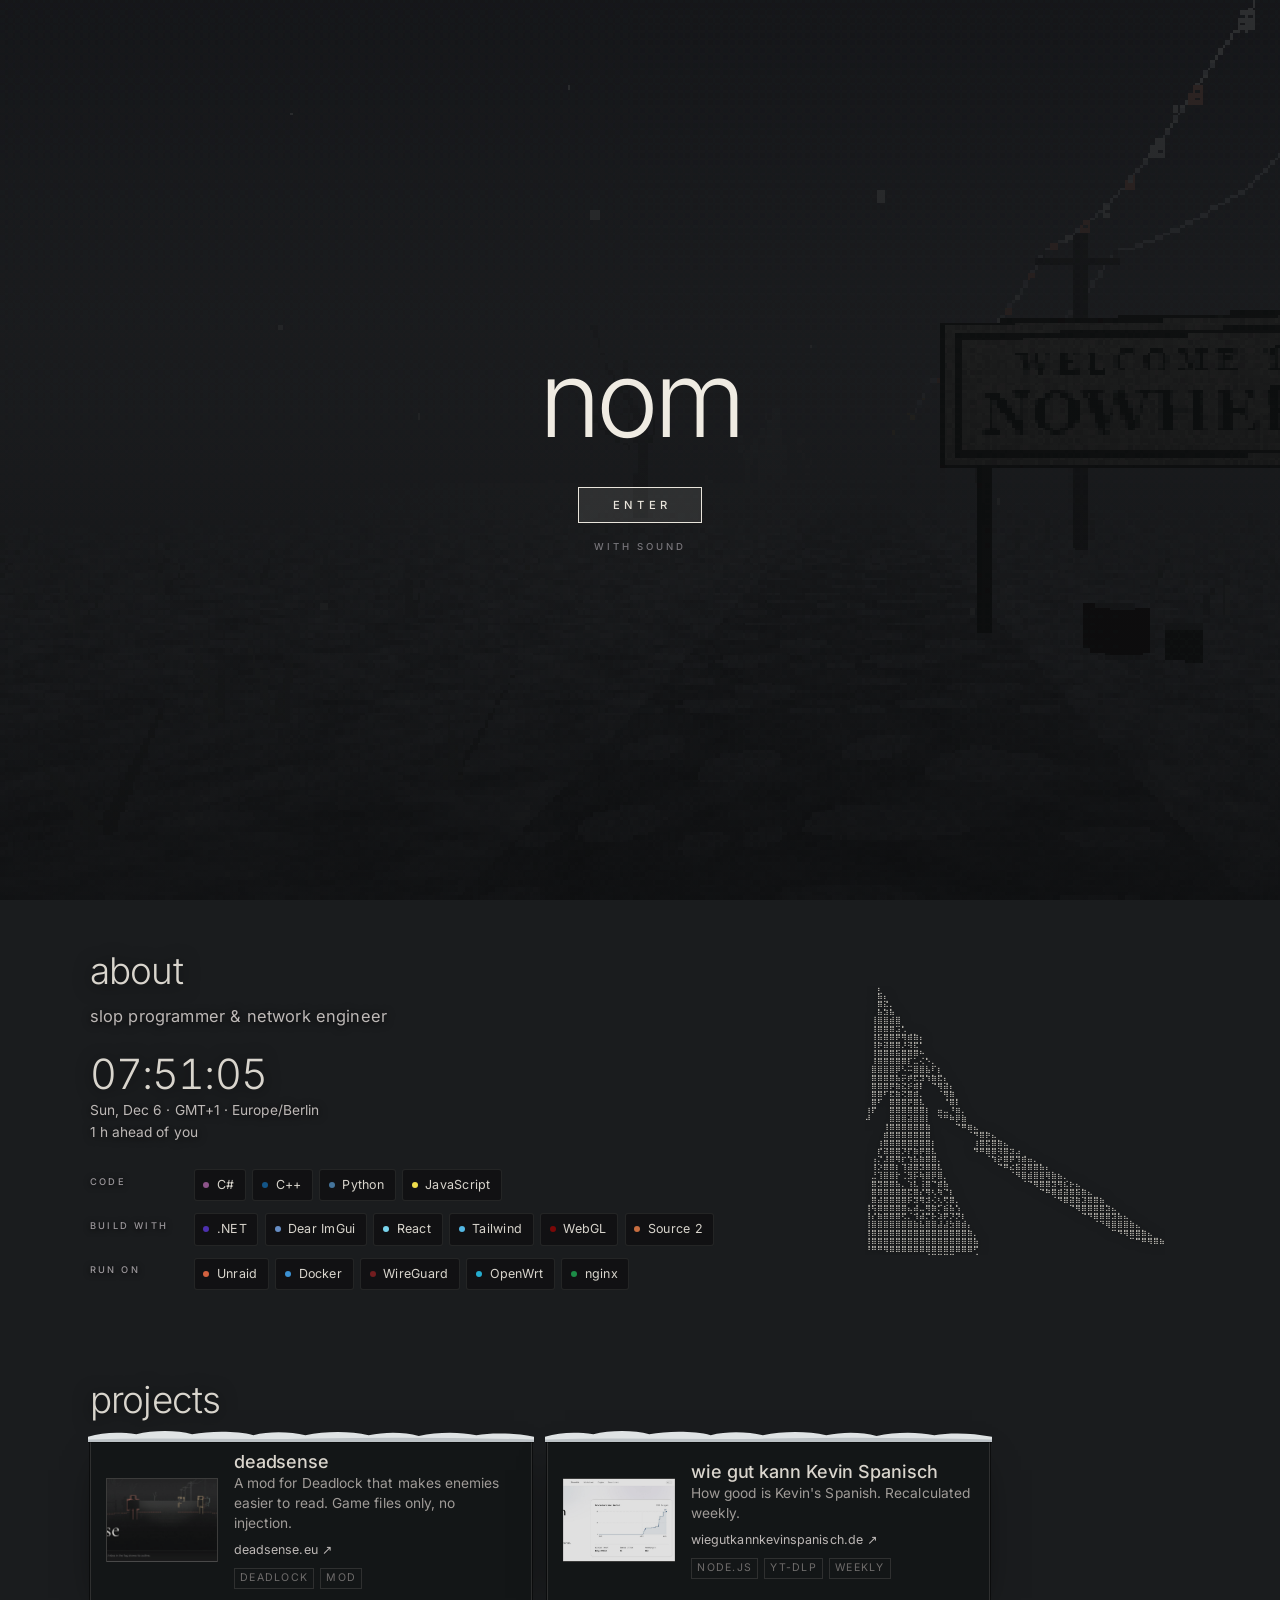
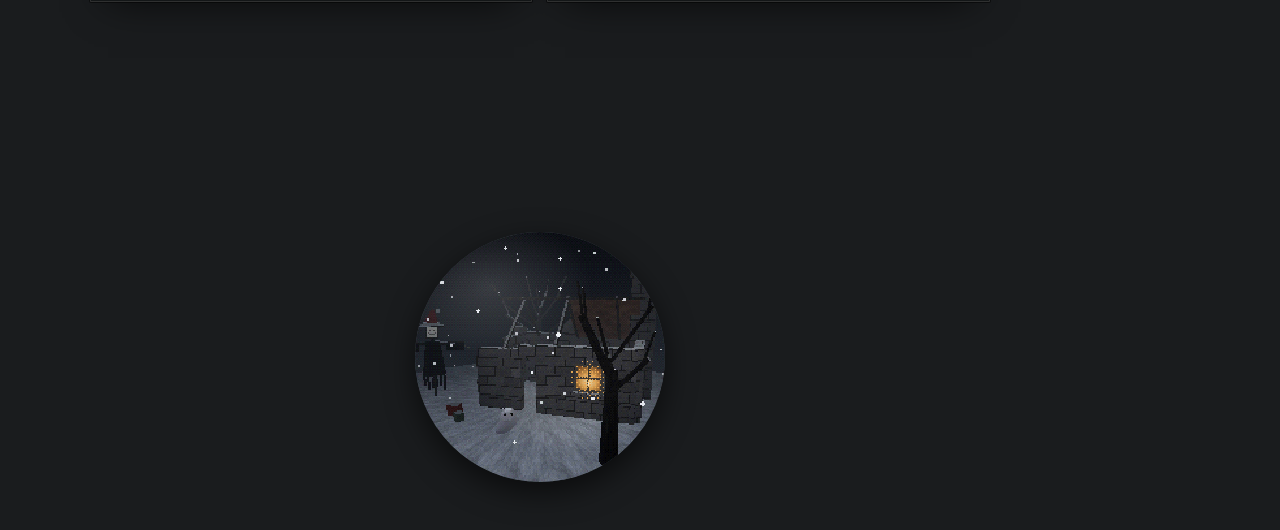
==== index.html @ 2f1acfd1 "the road into town" ====
<!doctype html>
<html lang="en" data-fog-season="fog" data-fog-noise="on" data-fog-world="fog">
<head>
<meta charset="utf-8">
<meta name="viewport" content="width=device-width, initial-scale=1">
<title>nom</title>
<meta name="description" content="deadsense and wie gut kann Kevin Spanisch.">
<meta name="color-scheme" content="dark">
<meta name="theme-color" content="#1a1c1e">
<meta property="og:title" content="nom">
<meta property="og:type" content="website">
<meta property="og:url" content="https://kokskatzen.de/">
<link rel="icon" href="data:image/svg+xml,%3Csvg xmlns='http://www.w3.org/2000/svg' viewBox='0 0 32 32'%3E%3Crect width='32' height='32' fill='%231a1c1e'/%3E%3Cpath d='M6 27V9l6.5 5.5h7L26 9v18z' fill='%23bdb8b6'/%3E%3Crect x='22' y='22' width='6' height='6' fill='%23b5121b'/%3E%3C/svg%3E">
<link rel="preload" as="font" type="font/woff2" href="fog/fonts/sans.woff2" crossorigin>
<link rel="stylesheet" href="fog/fog.css?v=6">
<!-- THE SWITCH for the December edition on this site: "auto" (1 to 26 December), "on" or "off".
     Per device: add ?season=xmas / ?season=fog / ?season=auto -->
<script>window.FOG = { site: "landing", season: "on", options: false };</script>
<script src="fog/fog.js?v=1"></script>
<style>
/* landing page — the road into town. Kit: fog/fog.css. This sheet is layout only. */
html{ scroll-behavior:smooth; background:#1a1c1e; }
html[data-fog-noise="off"]{ scroll-behavior:auto; }
body.fg-root{ min-height:100vh; overflow-x:hidden; background:transparent; }
.fg-backdrop{ z-index:-1; }
/* the still stays underneath until the live scene has drawn */
.fg-scene{ background-image:url(stills/road.png); }
html[data-fog-season="xmas"] .fg-scene{ background-image:url(stills/road-xmas.png); }

.skip{ position:absolute; left:-999px; } .skip:focus{ left:12px; top:12px; z-index:99; background:#000; padding:.4em .8em; }

/* ------------------------------------------------------------ top bar */
.top{ position:fixed; z-index:40; inset:0 0 auto 0; display:flex; align-items:center; justify-content:space-between; gap:1rem;
  padding:.75rem clamp(1rem,4vw,3rem); background:linear-gradient(180deg, rgba(10,11,12,.72), rgba(10,11,12,0)); }
.top .brand{ font-family:var(--fg-serif); font-weight:500; font-size:1.45rem; letter-spacing:.03em; color:var(--fg-fog-3); text-decoration:none; }
.top nav{ display:flex; gap:clamp(.9rem,2.4vw,1.8rem); }
.top nav a{ font-family:var(--fg-sans); font-weight:500; font-size:.68rem; letter-spacing:.24em; text-transform:uppercase; color:var(--fg-fog-3); text-shadow:0 1px 6px rgba(0,0,0,.8); }

main{ position:relative; }
section{ position:relative; min-height:100vh; min-height:100svh; padding:6.5rem clamp(1.1rem,7vw,6.5rem) 5rem; display:flex; flex-direction:column; justify-content:center; }
.col{ width:min(100%,560px); }
.wide{ width:min(100%,1040px); }
h2{ font-weight:300 !important; font-size:clamp(2.6rem,6vw,4rem); text-transform:lowercase; margin:0 0 1.4rem !important; text-shadow:0 2px 18px rgba(0,0,0,.65); }
h2 small{ display:block; margin-bottom:.5rem; }

/* sections come out of the fog, once */
.js .emerge{ opacity:0; filter:blur(7px); transform:translateY(10px); transition:opacity 1.1s ease, filter 1.1s ease, transform 1.1s ease; }
.js .emerge.in{ opacity:1; filter:none; transform:none; }
html[data-fog-noise="off"] .emerge,html[data-fog-noise="low"] .emerge{ opacity:1 !important; filter:none !important; transform:none !important; transition:none !important; }

/* -------------------------------------------------------- title screen */
#home{ justify-content:flex-end; padding-bottom:clamp(3.5rem,10vh,7rem); }
#home::before{ content:""; position:absolute; inset:0; pointer-events:none; background:radial-gradient(62% 36% at 12% 63%, rgba(10,11,12,.6), transparent 100%); }
#home > *{ position:relative; }
.kicker{ margin:0; color:var(--fg-fog-3); font-weight:500; font-size:.66rem; letter-spacing:.42em; text-transform:uppercase; text-shadow:0 1px 8px #000; }
h1{ font-weight:300 !important; font-size:clamp(3.6rem,12.5vw,8.4rem); letter-spacing:-.01em !important; line-height:.95 !important; color:#efebe2 !important; text-shadow:0 2px 26px rgba(0,0,0,.7); margin:.05em 0 .12em -.04em !important; }
.epigraph{ margin:0 0 1.7rem; font-family:var(--fg-serif); font-style:italic; font-size:1.5rem; color:var(--fg-fog-3); text-shadow:0 1px 10px #000; }
.menu{ list-style:none; margin:0; padding:0; display:grid; gap:.1rem; justify-items:start; }
.menu a{ display:inline-block; padding:.12em .1em; font-size:1.75rem; font-weight:400; letter-spacing:.02em; color:#d2cec6; text-shadow:0 1px 10px #000; }
.menu a small{ font-family:var(--fg-memo); font-size:.7rem; letter-spacing:.14em; color:var(--fg-fog-2); margin-left:.9em; text-transform:uppercase; }
.meta{ margin:1.8rem 0 0; display:flex; gap:.9em; align-items:center; font-weight:500; font-size:.66rem; letter-spacing:.28em; text-transform:uppercase; color:var(--fg-fog-3); text-shadow:0 1px 8px #000; }
.meta i{ width:.55em; height:.55em; background:var(--fg-fog-2); display:inline-block; }

/* --------------------------------------------------------------- about */
.who{ display:flex; gap:1.1rem; align-items:center; }
.who .pfp{ flex:none; width:64px; height:64px; background:var(--fg-void); border:1px solid var(--fg-line-strong); display:grid; place-items:center; }
.who .pfp svg{ width:44px; height:44px; }
.who .t{ font-family:var(--fg-serif); font-size:1.8rem; line-height:1.2; }
.who .s{ font-size:.9rem; color:var(--fg-dim); }
.who .s a{ color:var(--fg-fog-3); }
.stack{ display:grid; gap:1rem; }
/* the Wood Side clock: Henry, Mildred and Scott */
.clockcard{ display:flex; gap:1.3rem; align-items:center; }
.clock{ flex:none; width:118px; height:118px; }
.clock .face{ fill:#0c0d0e; stroke:#5a5c5b; stroke-width:1.5; }
.clock .rim{ fill:none; stroke:#2c2f30; stroke-width:5; }
.clock .tick{ stroke:#8a8782; stroke-width:1.4; }
.clock .h{ stroke:#d9d5cd; stroke-width:3.4; stroke-linecap:square; }
.clock .m{ stroke:#d9d5cd; stroke-width:2.2; stroke-linecap:square; }
.clock .sec{ stroke:var(--fg-pen); stroke-width:1; }
.clock text{ font:italic 6.5px var(--fg-serif); fill:#77757a; text-anchor:middle; }
.clockcard .t{ font-family:var(--fg-sans); font-weight:300; font-size:1.9rem; line-height:1.15; letter-spacing:.04em; font-variant-numeric:tabular-nums; }
.clockcard .s{ font-size:.86rem; color:var(--fg-dim); }
.clockcard .hands{ margin-top:.5rem; font-family:var(--fg-serif); font-style:italic; font-size:1.1rem; color:var(--fg-faint); }
.inv h3{ font-size:1.05rem !important; letter-spacing:.2em !important; text-transform:uppercase; color:var(--fg-dim) !important; font-family:var(--fg-memo) !important; font-size:.72rem !important; margin:0 0 .8rem !important; }

/* ------------------------------------------------------------ projects */
.town{ display:grid; grid-template-columns:minmax(0,1.08fr) minmax(0,1fr); gap:1.3rem; align-items:start; }
.map{ padding:.7rem .7rem .5rem; transform:rotate(-.5deg); }
.map svg{ display:block; width:100%; height:auto; }
.map .ink{ fill:none; stroke:#2a2722; stroke-linecap:round; stroke-linejoin:round; }
.map .road{ stroke-width:5; stroke:#3b372f; } .map .road2{ stroke-width:1.2; stroke:#cdc6b1; stroke-dasharray:5 5; }
.map .lane{ stroke-width:2.2; }
.map .water{ fill:#aeb0a4; stroke:#2a2722; stroke-width:1.2; }
.map .thin{ stroke-width:1; } .map .fillink{ fill:#2a2722; }
.map text{ font-family:var(--fg-memo); font-size:13px; fill:#2a2722; }
.map text.sm{ font-size:9.5px; letter-spacing:.12em; }
.map text.pen{ font-family:var(--fg-serif); font-style:italic; font-size:17px; fill:var(--fg-pen); }
.map a{ cursor:pointer; outline:none; }
.map a text{ font-weight:700; font-size:14px; }
.map .ring{ fill:none; stroke:var(--fg-pen); stroke-width:2.4; stroke-linecap:round; stroke-dasharray:1; stroke-dashoffset:1; transition:stroke-dashoffset .4s ease-out; }
.map a:hover .ring,.map a:focus-visible .ring,.map a.is-marked .ring{ stroke-dashoffset:0; }
html[data-fog-noise="off"] .map .ring{ transition:none; }
.map .tick{ fill:none; stroke:var(--fg-pen); stroke-width:2.4; stroke-linecap:round; display:none; }
.map a.is-visited .tick{ display:block; }
.map figcaption{ margin-top:.3rem; font-size:.7rem; letter-spacing:.16em; text-transform:uppercase; color:#5a5446; text-align:right; }
.places{ display:grid; gap:.9rem; }
.proj{ display:grid !important; grid-template-columns:112px 1fr; gap:1rem; align-items:center; padding:.8rem .95rem !important; }
.proj .shot{ width:112px; height:84px; background:#000 center/cover no-repeat; border:1px solid var(--fg-line-strong); filter:grayscale(.6) contrast(.95) brightness(.9); transition:filter .25s; }
.proj:hover .shot,.proj:focus-visible .shot{ filter:none; }
.proj h3{ font-size:1.7rem; margin:0 0 .15rem !important; }
.proj p{ margin:0 0 .4rem; font-size:.86rem; line-height:1.45; color:var(--fg-dim); }
.proj .url{ font-size:.78rem; color:var(--fg-fog-3); word-break:break-all; }
.proj .tags{ display:flex; flex-wrap:wrap; gap:.35rem; margin-top:.45rem; }
.proj .tags span{ font-size:.66rem; letter-spacing:.12em; text-transform:uppercase; color:var(--fg-faint); border:1px solid var(--fg-line); padding:.1em .5em; }
.proj.is-visited h3::after{ content:""; display:inline-block; width:.8em; height:.8em; margin-left:.4em; background:var(--fg-pen-tick) center/contain no-repeat; }

/* ---------------------------------------------------------------- mail */
#letter{ min-height:78vh; }
.letter{ width:min(100%,470px); padding:1.6rem 1.7rem 1.4rem; transform:rotate(.6deg); }
.letter p{ margin:0 0 .9rem; font-size:1.15rem; line-height:1.5; }
.letter .hand{ font-family:var(--fg-serif); font-style:italic; font-size:1.8rem; line-height:1.4; }
.letter .fg-btn{ margin-top:.3rem; }
.links{ margin-top:1.6rem; display:flex; gap:.7rem; flex-wrap:wrap; }

/* ------------------------------------------------------------ December */
#december{ min-height:auto; padding-top:2rem; padding-bottom:3rem; }
.dec{ display:grid; grid-template-columns:minmax(0,1.25fr) minmax(0,.75fr); gap:1.3rem; align-items:center; }
.keybox{ padding:1.1rem 1.1rem 1.2rem; background:#231d18; border:1px solid #4a3d30; box-shadow:inset 0 0 0 4px #17130f, inset 0 0 40px rgba(0,0,0,.7), 0 14px 40px -18px #000; }
.keybox h3{ font-family:var(--fg-memo) !important; font-size:.72rem !important; letter-spacing:.2em !important; text-transform:uppercase; color:#b9a98c !important; margin:0 0 .9rem !important; }
.hooks{ display:grid; grid-template-columns:repeat(6,1fr); gap:.5rem .4rem; }
.hook{ position:relative; display:grid; justify-items:center; gap:.1rem; padding:.25rem 0 .3rem; font:inherit; color:#b9a98c; background:none; border:0; cursor:pointer; }
.hook b{ font-family:var(--fg-memo); font-size:.72rem; font-weight:400; letter-spacing:.06em; }
.hook svg{ width:22px; height:34px; }
.hook .key{ fill:var(--fg-brass); } .hook .nail{ fill:#6b6258; }
.hook.is-locked{ color:#6d6152; } .hook.is-locked .key{ fill:#3a322a; }
.hook.is-taken .key{ display:none; }
.hook.is-taken b{ color:var(--fg-pen); text-decoration:line-through; }
.hook:hover b,.hook:focus-visible b{ color:#f1ede4; } .hook:focus-visible{ outline:1px dashed var(--fg-pen); outline-offset:2px; }
.globe{ justify-self:center; text-align:center; }
.globe .glass{ position:relative; width:min(62vw,250px); aspect-ratio:1; border-radius:50%; overflow:hidden; background:#10151a; box-shadow:inset 0 0 0 2px rgba(210,225,235,.25), inset 12px 16px 40px rgba(255,255,255,.08), inset -14px -18px 40px rgba(0,0,0,.55), 0 10px 30px rgba(0,0,0,.6); }
.globe .glass canvas{ position:absolute; inset:0; width:100%; height:100%; image-rendering:pixelated; }
.globe .glass::after{ content:""; position:absolute; inset:0; border-radius:50%; background:radial-gradient(60% 40% at 30% 22%, rgba(255,255,255,.16), transparent 70%); pointer-events:none; }
.globe .base{ width:72%; height:38px; margin:-10px auto 0; background:#2b2119; border:1px solid #57442f; box-shadow:inset 0 0 0 3px #1c1510; position:relative; z-index:1; }
.globe .fg-label{ display:block; margin-top:.6rem; color:var(--fg-fog-2); }
.note{ width:min(92vw,430px); padding:1.6rem 1.6rem 1.2rem; border:0; }
.note::backdrop{ background:rgba(8,9,10,.72); }
.note p{ margin:0 0 1rem; font-size:1.3rem; line-height:1.4; }
.note cite{ display:block; font-family:var(--fg-sans); font-style:normal; font-size:.7rem; letter-spacing:.08em; color:#5a5446; margin-bottom:1rem; }

footer{ padding:1.5rem clamp(1.1rem,7vw,6.5rem) 2.2rem; font-size:.74rem; line-height:1.7; color:var(--fg-fog-2); background:linear-gradient(0deg, rgba(10,11,12,.94) 60%, transparent); text-shadow:0 1px 4px #000; }
footer a{ color:var(--fg-fog-3); }
footer .fg-link{ font-family:var(--fg-sans); font-weight:500; font-size:.64rem; letter-spacing:.22em; text-transform:uppercase; }
footer p{ margin:.2rem 0; max-width:64ch; }

@media (max-width:860px){
  .town,.dec{ grid-template-columns:1fr; }
  .top .brand{ display:none; } .top{ justify-content:center; }
  section{ padding-top:5rem; }
  .clock{ width:96px; height:96px; }
}
@media (max-width:480px){
  .proj{ grid-template-columns:84px 1fr; } .proj .shot{ width:84px; height:66px; }
  .menu a{ font-size:1.3rem; }
  .hooks{ grid-template-columns:repeat(6,1fr); gap:.35rem .1rem; }
}

/* ---- sleek pass (14.11.2026): one sans, no red underlines, short page ---- */
:root{ --fg-serif:var(--fg-sans); }
.fg-root .fg-link{ background:none; padding-bottom:0; font-weight:400; transition:color .18s; }
.top{ justify-content:space-between; }
.top nav a{ color:var(--fg-fog-2); }
.top nav a:hover,.top nav a[aria-current]{ color:#fff; }
section{ min-height:0; padding:3.2rem clamp(1.1rem,7vw,6.5rem) 2.4rem; }
#home{ min-height:100vh; min-height:100svh; }
#projects{ padding-bottom:22vh; }
.kicker{ font-size:.62rem; }
h1{ font-weight:300 !important; font-size:clamp(3rem,10vw,6.6rem); letter-spacing:-.045em !important; line-height:1 !important; margin:.08em 0 .2em -.05em !important; }
h2{ font-weight:300 !important; font-size:clamp(1.7rem,3.6vw,2.3rem); letter-spacing:-.02em !important; margin:0 0 1.1rem !important; }
.epigraph{ font-style:normal; font-weight:300; font-size:.98rem; letter-spacing:.01em; color:var(--fg-fog-2); margin-bottom:2rem; }
.menu{ gap:.35rem; }
.menu a{ font-size:1.05rem; font-weight:400; letter-spacing:.01em; padding:.1em 0; color:#cfcbc4; }
.menu a:hover,.menu a:focus-visible{ color:#fff; }
.clockcard .hands{ font-style:normal; font-size:.66rem; font-weight:500; letter-spacing:.2em; text-transform:uppercase; }
.clock text{ font:500 5px var(--fg-sans); letter-spacing:.18em; text-transform:uppercase; }
.clock .sec{ stroke:#9a969a; }
.wide{ width:min(100%,900px); }
.town{ display:block; }
.places{ grid-template-columns:1fr 1fr; }
.proj h3{ font-size:1.12rem; font-weight:500; letter-spacing:-.005em; }
.js .emerge{ filter:none; transform:none; transition:opacity .5s ease; }
.js .emerge.in{ opacity:1; }
@media (max-width:860px){ .places{ grid-template-columns:1fr; } .top{ justify-content:center; } }
/* ---- leaner (14.11.2026): time as one line, stack without a frame ---- */
h1{ margin-bottom:.35em !important; }
.clockcard{ background:none; border:0; box-shadow:none; padding:0; display:block; }
html[data-fog-season="xmas"] .clockcard::before{ display:none; }
.clockcard .t{ font-size:2.6rem; font-weight:300; letter-spacing:-.02em; text-shadow:0 2px 16px rgba(0,0,0,.7); }
.clockcard .s{ color:var(--fg-fog-3); text-shadow:0 1px 8px #000; }
.inv{ background:none; border:0; box-shadow:none; padding:0; }
html[data-fog-season="xmas"] .inv::before{ display:none; }
.inv h3{ display:none; }
.fg-item{ background:rgba(10,11,12,.6); }
/* ---- 14.11.2026: the owner line and the figure ---- */
.role{ margin:-.4rem 0 1.4rem; font-size:1.02rem; font-weight:400; letter-spacing:.01em; color:var(--fg-fog-3); text-shadow:0 1px 8px #000; }
#about{ flex-direction:row; flex-wrap:wrap; align-items:center; justify-content:flex-start; gap:2rem clamp(2rem,9vw,8rem); }
.him{ margin:0; font:8px/1.02 "Cascadia Mono","Segoe UI Symbol",Consolas,monospace; letter-spacing:0; color:#d9d5cd; opacity:.62; user-select:none; pointer-events:none; text-shadow:0 0 12px rgba(0,0,0,.8); }
.dec{ grid-template-columns:1fr; }
@media (max-width:860px){ .him{ font-size:4.4px; opacity:.5; } }
.figs{ display:flex; align-items:flex-end; gap:clamp(1.2rem,3vw,2.6rem); }
.dc{ display:flex; align-items:center; gap:.9rem; margin-bottom:.4rem; color:#d9d5cd; text-shadow:0 1px 8px #000; }
.dc pre{ margin:0; font:7px/1.02 "Cascadia Mono","Segoe UI Symbol",Consolas,monospace; opacity:.7; user-select:none; }
.dc span{ font-size:1.05rem; letter-spacing:.01em; user-select:all; }
.dc small{ display:block; font-size:.6rem; font-weight:500; letter-spacing:.24em; text-transform:uppercase; color:var(--fg-fog-2); user-select:none; }
@media (max-width:860px){ .figs{ flex-wrap:wrap; } .dc pre{ font-size:5px; } }
/* background music toggle */
.snd{ font:500 .68rem var(--fg-sans); letter-spacing:.24em; text-transform:uppercase; color:var(--fg-fog-2); background:none; border:0; padding:0; cursor:pointer; text-shadow:0 1px 6px rgba(0,0,0,.8); }
.snd:hover,.snd:focus-visible{ color:#fff; outline:none; }
.snd[aria-pressed="false"]{ color:var(--fg-fog-1); }
.dcm{ display:flex; align-items:center; gap:.6rem; padding:.1em 0; font-size:1.05rem; letter-spacing:.01em; color:#cfcbc4; text-shadow:0 1px 10px #000; }
.dcm span{ user-select:all; }
.dcm pre{ margin:0; font:4px/1.02 "Cascadia Mono","Segoe UI Symbol",Consolas,monospace; opacity:.75; user-select:none; }
/* enter screen: the fog before the road */
html.gated{ overflow:hidden; }
#gate{ position:fixed; inset:0; z-index:200; display:grid; place-items:center; cursor:pointer;
  background:linear-gradient(rgba(9,10,11,.78),rgba(9,10,11,.93)), url(stills/road.png) center/cover no-repeat #0b0c0d; image-rendering:pixelated;
  transition:opacity 1s ease, visibility 0s 1s; }
html[data-fog-season="xmas"] #gate{ background-image:linear-gradient(rgba(9,10,11,.78),rgba(9,10,11,.93)), url(stills/road-xmas.png); }
#gate.gone{ opacity:0; visibility:hidden; pointer-events:none; }
.gate-in{ text-align:center; image-rendering:auto; }
.gate-name{ margin:0; font-weight:300; font-size:clamp(3rem,10vw,6.6rem); letter-spacing:-.045em; line-height:1; color:#efebe2; }
.gate-btn{ margin-top:2.2rem; padding:.9em 2.6em; font:500 .7rem var(--fg-sans); letter-spacing:.42em; text-indent:.42em; text-transform:uppercase; color:#e9e5dc; background:none; border:1px solid rgba(233,229,220,.35); cursor:pointer; transition:background-color .2s, border-color .2s; }
.gate-btn:hover,.gate-btn:focus-visible{ background:rgba(233,229,220,.1); border-color:#e9e5dc; outline:none; }
.gate-hint{ margin:1rem 0 0; font-size:.6rem; font-weight:500; letter-spacing:.3em; text-transform:uppercase; color:var(--fg-fog-1); }
html[data-fog-noise="off"] #gate{ transition:none; }
@media (prefers-reduced-motion: reduce){ #gate{ transition:none; } }
.volbox{ display:inline-flex; align-items:center; gap:.9em; }
.vol{ font:500 .8rem/1 "Cascadia Mono",Consolas,"Courier New",monospace; letter-spacing:.06em; color:#e9e5dc; cursor:ew-resize; user-select:none; touch-action:none; padding:.5em 0; text-shadow:0 1px 6px rgba(0,0,0,.8); }
.vol.off{ color:var(--fg-fog-1); }
.vol:focus-visible{ outline:1px solid var(--fg-fog-3); outline-offset:3px; }
.vol{ font-size:.86rem; letter-spacing:0; }
.snd{ min-width:3.6em; text-align:left; }
.volnum{ font:500 .68rem var(--fg-sans); letter-spacing:.14em; color:var(--fg-fog-2); min-width:2em; text-shadow:0 1px 6px rgba(0,0,0,.8); }
.volbox{ gap:.7em; }
@media (max-width:860px){ .top{ justify-content:space-between !important; } }
@media (max-width:480px){ .top nav{ gap:.7rem; } .top nav a{ font-size:.6rem; letter-spacing:.16em; } .volnum,.snd{ display:none; } .vol{ font-size:.72rem; } }
/* perf (14.11.2026): the fixed backdrop gets its own compositor layer, so scrolling never repaints it;
   off-screen sections skip layout and paint */
.fg-backdrop{ transform:translateZ(0); will-change:transform; contain:strict; }
#projects,#december{ content-visibility:auto; contain-intrinsic-size:auto 700px; }
.him,.dc pre,.dcm pre{ contain:content; }
/* stack (14.11.2026): grouped, glass chips */
.inv{ display:grid; gap:.75rem; margin-top:.6rem; }
.tech{ display:grid; grid-template-columns:5.6rem 1fr; gap:.9rem; align-items:start; }
.tech .tl{ padding-top:.62em; font-size:.58rem; font-weight:500; letter-spacing:.26em; text-transform:uppercase; color:var(--fg-fog-2); text-shadow:0 1px 6px #000; }
.inv .fg-inventory{ gap:.4rem; }
.inv .fg-item{ gap:.6em; padding:.42em .85em .42em .7em; font-size:.78rem; letter-spacing:.02em; color:#d9d5cd; background:rgba(14,15,16,.72); border:1px solid rgba(233,229,220,.09); border-radius:3px;
  transition:border-color .2s, color .2s, background-color .2s; }
.inv .fg-item::before{ width:6px; height:6px; border-radius:50%; filter:saturate(.75); box-shadow:0 0 0 0 transparent; transition:box-shadow .2s, filter .2s; }
.inv .fg-item:hover{ color:#fff; background:rgba(22,23,25,.7); border-color:rgba(233,229,220,.22); }
.inv .fg-item:hover::before{ filter:none; box-shadow:0 0 8px var(--fg-c); }
#about .col{ width:min(100%,660px); }
@media (max-width:480px){ .tech{ grid-template-columns:1fr; gap:.35rem; } .tech .tl{ padding-top:0; } }
</style>
</head>
<body class="fg-root">
<a class="skip" href="#about">Skip to content</a>

<div id="gate" role="dialog" aria-label="Enter">
  <div class="gate-in">
    <p class="gate-name">nom</p>
    <button type="button" class="gate-btn">enter</button>
    <p class="gate-hint">with sound</p>
  </div>
</div>

<div class="fg-backdrop" aria-hidden="true">
  <canvas class="fg-scene" data-fog-scene="road" data-fog-sign="WELCOME TO|NOWHERE" data-fog-cat="cat.bin"></canvas>
</div>

<header class="top">
  <span class="volbox"><button class="snd" id="snd" type="button" aria-pressed="true" title="Mute / unmute">vol</button><span class="vol" id="vol" role="slider" tabindex="0" aria-label="Volume" aria-valuemin="0" aria-valuemax="100" aria-valuenow="40">━━━━●──────</span><span class="volnum" id="volnum" aria-hidden="true">40</span></span>
  <nav aria-label="Sections">
    <a class="fg-link" href="#home">home</a>
    <a class="fg-link" href="#about">about</a>
    <a class="fg-link" href="#projects">projects</a>
  </nav>
</header>

<main>
<section id="home">
  <div class="col">
    <h1>nom</h1>
    <ul class="menu">
      <li><a class="fg-link" href="#about">About</a></li>
      <li><a class="fg-link" href="#projects">Projects</a></li>
      <li><a class="fg-link" href="https://github.com/nomfpv">GitHub</a></li>
      <li><a class="fg-link" href="mailto:nomsec@proton.me">Mail</a></li>
      <li class="dcm" title="Discord"><span>nom787</span><pre aria-hidden="true">⠀⠀⣠⣶⣾⣿⣤⣶⣶⣤⣿⣷⣶⣄⠀⠀
⠀⣼⣿⣿⣿⣿⣿⣿⣿⣿⣿⣿⣿⣿⣧⠀
⢰⣿⣿⣿⠟⠛⢿⣿⣿⡿⠛⠻⣿⣿⣿⡆
⣿⣿⣿⣿⡀⠀⢨⣿⣿⡅⠀⢀⣿⣿⣿⣿
⣿⣿⣿⣿⣿⣿⣿⣿⣿⣿⣿⣿⣿⣿⣿⣿
⠈⠙⠿⢿⡖⠈⠉⠉⠉⠉⠁⢲⡿⠿⠋⠁</pre></li>
    </ul>
    <p class="meta"><span>germany</span><i></i><span id="metatime">--:--</span></p>
  </div>
</section>

<section id="about">
  <div class="col">
    <h2 class="emerge">about</h2>
    <p class="role emerge">slop programmer &amp; network engineer</p>
    <div class="stack">
      <div class="fg-card clockcard emerge">
        <div>
          <div class="t" id="ctime">--:--:--</div>
          <div class="s" id="cdate">&nbsp;</div>
          <div class="s" id="crel">&nbsp;</div>
        </div>
      </div>
      <div class="fg-card inv emerge">
        <h3>Stack</h3>
        <div class="tech"><span class="tl">code</span><ul class="fg-inventory"><li class="fg-item" style="--fg-c:#9b4f96">C#</li><li class="fg-item" style="--fg-c:#00599c">C++</li><li class="fg-item" style="--fg-c:#3776ab">Python</li><li class="fg-item" style="--fg-c:#f7df1e">JavaScript</li></ul></div>
        <div class="tech"><span class="tl">build with</span><ul class="fg-inventory"><li class="fg-item" style="--fg-c:#512bd4">.NET</li><li class="fg-item" style="--fg-c:#5a8fd8">Dear ImGui</li><li class="fg-item" style="--fg-c:#61dafb">React</li><li class="fg-item" style="--fg-c:#38bdf8">Tailwind</li><li class="fg-item" style="--fg-c:#990000">WebGL</li><li class="fg-item" style="--fg-c:#e0682b">Source 2</li></ul></div>
        <div class="tech"><span class="tl">run on</span><ul class="fg-inventory"><li class="fg-item" style="--fg-c:#f15a2c">Unraid</li><li class="fg-item" style="--fg-c:#2496ed">Docker</li><li class="fg-item" style="--fg-c:#88171a">WireGuard</li><li class="fg-item" style="--fg-c:#00b5e2">OpenWrt</li><li class="fg-item" style="--fg-c:#009639">nginx</li></ul></div>
      </div>
    </div>
  </div>
  <div class="figs">
  <pre class="him emerge" aria-hidden="true">⠀⠀⣆⠀⠀⠀⠀⠀⠀⠀⠀⠀⠀⠀⠀⠀⠀⠀⠀⠀⠀⠀⠀⠀⠀⠀⠀⠀⠀⠀⠀⠀⠀⠀⠀⠀⠀⠀⠀⠀⠀⠀⠀⠀⠀⠀⠀⠀⠀⠀
⠀⠀⣷⣆⠀⠀⠀⠀⠀⠀⠀⠀⠀⠀⠀⠀⠀⠀⠀⠀⠀⠀⠀⠀⠀⠀⠀⠀⠀⠀⠀⠀⠀⠀⠀⠀⠀⠀⠀⠀⠀⠀⠀⠀⠀⠀⠀⠀⠀⠀
⠀⠀⡿⡮⡄⠀⠀⠀⠀⠀⠀⠀⠀⠀⠀⠀⠀⠀⠀⠀⠀⠀⠀⠀⠀⠀⠀⠀⠀⠀⠀⠀⠀⠀⠀⠀⠀⠀⠀⠀⠀⠀⠀⠀⠀⠀⠀⠀⠀⠀
⠀⢀⣷⣽⢷⣀⠀⠀⠀⠀⠀⠀⠀⠀⠀⠀⠀⠀⠀⠀⠀⠀⠀⠀⠀⠀⠀⠀⠀⠀⠀⠀⠀⠀⠀⠀⠀⠀⠀⠀⠀⠀⠀⠀⠀⠀⠀⠀⠀⠀
⠀⢸⣿⣿⣿⣿⡀⠀⠀⠀⠀⠀⠀⠀⠀⠀⠀⠀⠀⠀⠀⠀⠀⠀⠀⠀⠀⠀⠀⠀⠀⠀⠀⠀⠀⠀⠀⠀⠀⠀⠀⠀⠀⠀⠀⠀⠀⠀⠀⠀
⠀⢸⣿⣿⣿⣴⣡⢀⡀⠀⠀⠀⠀⠀⠀⠀⠀⠀⠀⠀⠀⠀⠀⠀⠀⠀⠀⠀⠀⠀⠀⠀⠀⠀⠀⠀⠀⠀⠀⠀⠀⠀⠀⠀⠀⠀⠀⠀⠀⠀
⠀⢸⡷⣿⣿⣟⢻⣿⣿⡆⠀⠀⠀⠀⠀⠀⠀⠀⠀⠀⠀⠀⠀⠀⠀⠀⠀⠀⠀⠀⠀⠀⠀⠀⠀⠀⠀⠀⠀⠀⠀⠀⠀⠀⠀⠀⠀⠀⠀⠀
⠀⢸⣟⣾⣿⣿⣜⣺⣯⠁⠀⠀⠀⠀⠀⠀⠀⠀⠀⠀⠀⠀⠀⠀⠀⠀⠀⠀⠀⠀⠀⠀⠀⠀⠀⠀⠀⠀⠀⠀⠀⠀⠀⠀⠀⠀⠀⠀⠀⠀
⠀⢸⣿⣿⣿⣷⣿⣿⡿⢓⡀⠀⠀⠀⠀⠀⠀⠀⠀⠀⠀⠀⠀⠀⠀⠀⠀⠀⠀⠀⠀⠀⠀⠀⠀⠀⠀⠀⠀⠀⠀⠀⠀⠀⠀⠀⠀⠀⠀⠀
⠀⣸⣿⣿⣿⣿⡿⣇⣤⣢⡑⣄⠀⠀⠀⠀⠀⠀⠀⠀⠀⠀⠀⠀⠀⠀⠀⠀⠀⠀⠀⠀⠀⠀⠀⠀⠀⠀⠀⠀⠀⠀⠀⠀⠀⠀⠀⠀⠀⠀
⠀⣿⣿⣿⣿⡟⣑⢒⣿⣿⡷⡃⣇⠀⠀⠀⠀⠀⠀⠀⠀⠀⠀⠀⠀⠀⠀⠀⠀⠀⠀⠀⠀⠀⠀⠀⠀⠀⠀⠀⠀⠀⠀⠀⠀⠀⠀⠀⠀⠀
⠀⣿⣿⣿⣿⡷⣖⢟⢯⡽⠹⣿⣯⣆⠀⠀⠀⠀⠀⠀⠀⠀⠀⠀⠀⠀⠀⠀⠀⠀⠀⠀⠀⠀⠀⠀⠀⠀⠀⠀⠀⠀⠀⠀⠀⠀⠀⠀⠀⠀
⠀⣿⣿⣿⣟⡿⣮⣗⢿⠇⠀⠈⢻⣾⡆⠀⠀⠀⠀⠀⠀⠀⠀⠀⠀⠀⠀⠀⠀⠀⠀⠀⠀⠀⠀⠀⠀⠀⠀⠀⠀⠀⠀⠀⠀⠀⠀⠀⠀⠀
⠀⣿⣿⠃⣯⣿⣪⣿⣿⡄⠀⠀⠀⢻⣿⡀⠀⠀⠀⠀⠀⠀⠀⠀⠀⠀⠀⠀⠀⠀⠀⠀⠀⠀⠀⠀⠀⠀⠀⠀⠀⠀⠀⠀⠀⠀⠀⠀⠀⠀
⠀⣿⠃⠀⣿⣿⣿⣟⣿⣧⠀⠀⠀⠈⢿⠇⠀⠀⠀⠀⠀⠀⠀⠀⠀⠀⠀⠀⠀⠀⠀⠀⠀⠀⠀⠀⠀⠀⠀⠀⠀⠀⠀⠀⠀⠀⠀⠀⠀⠀
⢸⠏⠀⠀⣿⣿⣿⣿⣿⣿⡇⠀⣶⣤⡘⣿⡄⠀⠀⠀⠀⠀⠀⠀⠀⠀⠀⠀⠀⠀⠀⠀⠀⠀⠀⠀⠀⠀⠀⠀⠀⠀⠀⠀⠀⠀⠀⠀⠀⠀
⠚⠀⠀⢀⣿⣿⣿⣾⣿⣿⡇⠀⠈⠉⠛⣟⣿⠀⠀⠀⠀⠀⠀⠀⠀⠀⠀⠀⠀⠀⠀⠀⠀⠀⠀⠀⠀⠀⠀⠀⠀⠀⠀⠀⠀⠀⠀⠀⠀⠀
⠀⠀⠀⢸⣿⣿⣿⣿⣿⣿⣿⠀⠀⠀⠀⠈⠛⢿⣦⣀⡀⠀⠀⠀⠀⠀⠀⠀⠀⠀⠀⠀⠀⠀⠀⠀⠀⠀⠀⠀⠀⠀⠀⠀⠀⠀⠀⠀⠀⠀
⠀⠀⠀⣿⣿⣿⣿⣿⣿⣿⣿⠀⠀⠀⠀⠀⠀⠀⠙⣿⣟⣦⡀⠀⠀⠀⠀⠀⠀⠀⠀⠀⠀⠀⠀⠀⠀⠀⠀⠀⠀⠀⠀⠀⠀⠀⠀⠀⠀⠀
⠀⠀⢸⣿⣿⣿⣿⣿⡿⣿⣿⡇⠀⠀⠀⠀⠀⠀⣸⣿⣯⣿⣿⣦⠀⠀⠀⠀⠀⠀⠀⠀⠀⠀⠀⠀⠀⠀⠀⠀⠀⠀⠀⠀⠀⠀⠀⠀⠀⠀
⠀⠀⣏⢾⣿⣿⠜⡏⡿⡟⣿⣧⠀⠀⠀⠀⠀⠀⠙⠛⢿⡿⡺⣿⣽⣴⢀⠀⠀⠀⠀⠀⠀⠀⠀⠀⠀⠀⠀⠀⠀⠀⠀⠀⠀⠀⠀⠀⠀⠀
⠀⢰⡌⣼⣿⠻⣏⣹⣷⣿⣿⣿⡄⠀⠀⠀⠀⠀⠀⠀⠀⠹⣞⣿⠟⣹⣿⣶⣄⡀⠀⠀⠀⠀⠀⠀⠀⠀⠀⠀⠀⠀⠀⠀⠀⠀⠀⠀⠀⠀
⠀⢸⣜⣿⣿⡇⢸⣾⣿⡽⣿⣿⣧⠀⠀⠀⠀⠀⠀⠀⠀⠀⠈⠛⢮⣷⣾⢿⣿⣷⣆⡀⠀⠀⠀⠀⠀⠀⠀⠀⠀⠀⠀⠀⠀⠀⠀⠀⠀⠀
⠀⣬⣸⣿⣿⡏⠠⡽⡗⢻⣿⣟⢿⡄⠀⠀⠀⠀⠀⠀⠀⠀⠀⠀⠀⠙⢿⣿⣿⣿⣻⣿⣷⢄⠀⠀⠀⠀⠀⠀⠀⠀⠀⠀⠀⠀⠀⠀⠀⠀
⠀⣿⣽⣿⣿⣷⣄⣸⣧⢰⣿⠈⡿⣷⠀⠀⠀⠀⠀⠀⠀⠀⠀⠀⠀⠀⠀⠈⠻⣿⡿⣽⢻⣧⣗⣦⡀⠀⠀⠀⠀⠀⠀⠀⠀⠀⠀⠀⠀⠀
⠀⣿⢿⣿⣿⣿⣿⣯⣿⣎⢻⢣⠻⣈⣇⠀⠀⠀⠀⠀⠀⠀⠀⠀⠀⠀⠀⠀⠀⠈⠛⢿⣿⣾⣿⡷⣿⣦⣀⠀⠀⠀⠀⠀⠀⠀⠀⠀⠀⠀
⢀⣿⣾⣿⣿⣿⣿⠗⢽⠻⣽⡢⣣⢫⡿⡄⠀⠀⠀⠀⠀⠀⠀⠀⠀⠀⠀⠀⠀⠀⠀⠀⠙⠿⣾⣿⣼⣿⣿⣷⡀⠀⠀⠀⠀⠀⠀⠀⠀⠀
⢸⢳⡿⣿⣿⣿⣿⢦⢾⢤⣻⡿⡅⣷⣷⣱⠀⠀⠀⠀⠀⠀⠀⠀⠀⠀⠀⠀⠀⠀⠀⠀⠀⠀⠈⠻⣿⣿⣿⣿⣽⣦⡀⠀⠀⠀⠀⠀⠀⠀
⢸⣎⣿⣿⣿⣿⣫⣄⡹⡾⣍⣗⢼⢟⡜⣝⢇⠀⠀⠀⠀⠀⠀⠀⠀⠀⠀⠀⠀⠀⠀⠀⠀⠀⠀⠀⠈⠙⢿⣿⣿⣽⣷⣦⡀⠀⠀⠀⠀⠀
⢸⣿⣿⣿⣿⣿⣿⣿⣿⣷⣿⣿⣾⣾⣽⣿⣿⡆⠀⠀⠀⠀⠀⠀⠀⠀⠀⠀⠀⠀⠀⠀⠀⠀⠀⠀⠀⠀⠀⠈⠻⣿⣿⣿⣿⣦⡀⠀⠀⠀
⢸⣿⣿⣿⣿⣿⣿⣿⣿⣿⣿⣿⣿⣿⣿⣿⣿⣿⡄⠀⠀⠀⠀⠀⠀⠀⠀⠀⠀⠀⠀⠀⠀⠀⠀⠀⠀⠀⠀⠀⠀⠀⠙⠻⣿⣿⣿⣦⣀⠀
⢸⣿⣿⣿⣿⣿⣿⣿⣿⣿⣿⣿⣿⣿⣿⣿⣿⣿⣷⠀⠀⠀⠀⠀⠀⠀⠀⠀⠀⠀⠀⠀⠀⠀⠀⠀⠀⠀⠀⠀⠀⠀⠀⠀⠀⠉⠛⠻⠿⠷
⠘⠛⠛⠻⠿⠿⠿⠿⠿⠿⢿⣿⣿⣿⣿⠿⠿⠿⢋⠀⠀⠀⠀⠀⠀⠀⠀⠀⠀⠀⠀⠀⠀⠀⠀⠀⠀⠀⠀⠀⠀⠀⠀⠀⠀⠀⠀⠀⠀⠀</pre>
  </div>
</section>

<section id="projects">
  <div class="wide">
    <h2 class="emerge">projects</h2>
    <div class="town">
      <div class="places">
        <a class="fg-card proj emerge" data-place="deadsense" href="https://deadsense.eu">
          <div class="shot" style="background-image:url(img/deadsense.jpg)"></div>
          <div>
            <h3>deadsense</h3>
            <p>A mod for Deadlock that makes enemies easier to read. Game files only, no injection.</p>
            <div class="url">deadsense.eu &nearr;</div>
            <div class="tags"><span>Deadlock</span><span>Mod</span></div>
          </div>
        </a>
        <a class="fg-card proj emerge" data-place="spanisch" href="https://wiegutkannkevinspanisch.de">
          <div class="shot" style="background-image:url(img/spanisch.jpg);background-position:85% 40%"></div>
          <div>
            <h3>wie gut kann Kevin Spanisch</h3>
            <p>How good is Kevin's Spanish. Recalculated weekly.</p>
            <div class="url">wiegutkannkevinspanisch.de &nearr;</div>
            <div class="tags"><span>Node.js</span><span>yt-dlp</span><span>Weekly</span></div>
          </div>
        </a>
      </div>
    </div>
  </div>
</section>

<section id="december" class="fg-xmas-only" aria-label="December">
  <div class="wide dec">
    <div class="globe emerge">
      <div class="glass"><canvas data-fog-scene="globe" data-fog-cat="cat.bin" aria-label="A snow globe with a cottage, a scarecrow and a cat" role="img"></canvas></div>
    </div>
  </div>
</section>

</main>

<dialog class="fg-card fg-card--memo fg-card--nosnow note" id="note"><p id="notetext"></p><cite id="notecite"></cite><button class="fg-btn fg-btn--paper" type="button" id="noteclose">Put it away</button></dialog>

<script>
(() => {
  "use strict";
  document.documentElement.classList.add("js");
  const $ = id => document.getElementById(id);
  const store = { get(k) { try { return JSON.parse(localStorage.getItem(k)) || []; } catch (e) { return []; } }, set(k, v) { try { localStorage.setItem(k, JSON.stringify(v)); } catch (e) {} } };

  // The clock (Europe/Berlin)
  const ticks = $("ticks");
  for (let i = 0; ticks && i < 12; i++) {
    const a = i * Math.PI / 6, r1 = i % 3 ? 39 : 35, l = document.createElementNS("http://www.w3.org/2000/svg", "line");
    l.setAttribute("class", "tick");
    l.setAttribute("x1", 50 + Math.sin(a) * r1); l.setAttribute("y1", 50 - Math.cos(a) * r1);
    l.setAttribute("x2", 50 + Math.sin(a) * 42); l.setAttribute("y2", 50 - Math.cos(a) * 42);
    ticks.appendChild(l);
  }
  const TZ = "Europe/Berlin";
  const parts = d => Object.fromEntries(new Intl.DateTimeFormat("en-GB", { timeZone: TZ, hour12: false, year: "numeric", month: "2-digit", day: "2-digit", hour: "2-digit", minute: "2-digit", second: "2-digit" }).formatToParts(d).map(p => [p.type, p.value]));
  const offsetMin = d => { const p = parts(d); return Math.round((Date.UTC(p.year, p.month - 1, p.day, p.hour % 24, p.minute, p.second) - d.setMilliseconds(0)) / 60000); };
  const hand = (id, deg) => { const e = $(id); if (e) e.setAttribute("transform", `rotate(${deg} 50 50)`); };
  const tick = () => {
    if (document.hidden) return;
    const d = new Date(), p = parts(d), h = +p.hour % 24, m = +p.minute, s = +p.second;
    hand("hh", (h % 12) * 30 + m * .5); hand("mm", m * 6 + s * .1); hand("ss", s * 6);
    const hm = `${String(h).padStart(2, "0")}:${p.minute}`;
    $("ctime").textContent = `${hm}:${p.second}`; $("metatime").textContent = hm;
    const off = offsetMin(new Date(d));
    const wd = new Intl.DateTimeFormat("en-US", { timeZone: TZ, weekday: "short", month: "short", day: "numeric" }).format(d);
    $("cdate").textContent = `${wd} · GMT${off >= 0 ? "+" : "-"}${Math.abs(off / 60)} · Europe/Berlin`;
    const diff = (off + new Date().getTimezoneOffset()) / 60;
    $("crel").textContent = diff === 0 ? "Same timezone as you" : `${Math.abs(diff)} h ${diff > 0 ? "ahead of" : "behind"} you`;
  };
  tick(); setInterval(tick, 1000); document.addEventListener("visibilitychange", tick);

  // current section in the top bar
  const links = [...document.querySelectorAll(".top nav a")], secs = links.map(a => document.querySelector(a.getAttribute("href")));
  const so = new IntersectionObserver(es => es.forEach(e => { if (e.isIntersecting) links.forEach((a, i) => secs[i] === e.target ? a.setAttribute("aria-current", "true") : a.removeAttribute("aria-current")); }), { rootMargin: "-45% 0px -45% 0px" });
  secs.forEach(s => so.observe(s));

  // sections come out of the fog
  const uo = new IntersectionObserver(es => es.forEach(e => { if (e.isIntersecting) { e.target.classList.add("in"); uo.unobserve(e.target); } }), { threshold: .12 });
  document.querySelectorAll(".emerge").forEach((el, i) => { el.style.transitionDelay = (i % 3) * 110 + "ms"; uo.observe(el); });

  // the map: a card marks its place, visited places get a tick
  const visited = store.get("kz.visited");
  const sync = () => document.querySelectorAll("[data-place]").forEach(el => el.classList.toggle("is-visited", visited.includes(el.dataset.place)));
  document.querySelectorAll("[data-place]").forEach(el => {
    const mates = () => document.querySelectorAll(`[data-place="${el.dataset.place}"]`);
    const mark = on => mates().forEach(m => m.classList.toggle("is-marked", on));
    el.addEventListener("pointerenter", () => mark(true)); el.addEventListener("pointerleave", () => mark(false));
    el.addEventListener("focus", () => mark(true)); el.addEventListener("blur", () => mark(false));
    el.addEventListener("click", () => { if (!visited.includes(el.dataset.place)) { visited.push(el.dataset.place); store.set("kz.visited", visited); sync(); } });
  });
  sync();

  // December: the key box. One key a day; in a preview outside December all are open.
  const NOTES = [
    ["The fog came down from the lake this morning. The cats did not mind."],
    ["In my restless dreams, I see that town.", "Mary's letter, Silent Hill 2"],
    ["Someone hung lights on the telephone wires. Nobody saw who."],
    ["The scarecrow has a new hat. The crow has not commented."],
    ["There was a hole here. It's gone now.", "Neely's Bar, Silent Hill 2"],
    ["A saucer of milk on the cottage step, frozen at the edges."],
    ["The radio only plays static tonight. It sounds a little like purring."],
    ["It's bread.", "Heather, Silent Hill 3"],
    ["Paw prints on the railing, leading nowhere."],
    ["The chapel bell has no rope. It rang once anyway."],
    ["Huh? Radio? What's going on with that radio?", "Harry, Silent Hill"],
    ["Snow out of season is still snow. Catch some."],
    ["The map has a new red circle. You did not draw it."],
    ["This town is full of monsters! How can you sit there and eat pizza?", "James, Silent Hill 2"],
    ["A candle in the cottage window. Somebody is home, or was."],
    ["Henry, Mildred and Scott all agree: it is later than you think."],
    ["Two eyes in the flashlight. Then none."],
    ["They look like monsters to you?", "Vincent, Silent Hill 3"],
    ["The key to room 312 is not in this box. That is a different hotel."],
    ["The lake is somewhere behind the fog. Trust the railing."],
    ["Mira says the control room is warm. Mira would know."],
    ["A dog at a control panel explains more than you would like.", "after the Dog Ending, Silent Hill 2"],
    ["Leave the door unlocked tonight. Some cats come home late."],
    ["Merry Christmas. The fog will lift, eventually, a little."]
  ];
  const hooks = $("hooks"), note = $("note");
  const KEY = '<svg viewBox="0 0 22 34" aria-hidden="true"><circle class="nail" cx="11" cy="3" r="2"/><path class="key" d="M11 6a5 5 0 0 0-2 9.6V30h4v-3h3v-3h-3v-2h3v-3h-3v-3.4A5 5 0 0 0 11 6zm0 3a2 2 0 1 1 0 4 2 2 0 0 1 0-4z"/></svg>';
  function buildHooks() {
    if (!hooks) return;
    const now = new Date(), open = now.getMonth() === 11 ? now.getDate() : 24, taken = store.get("kz.keys." + now.getFullYear());
    hooks.textContent = "";
    for (let d = 1; d <= 24; d++) {
      const b = document.createElement("button"); b.type = "button"; b.className = "hook" + (d > open ? " is-locked" : taken.includes(d) ? " is-taken" : "");
      b.innerHTML = KEY + "<b>" + d + "</b>"; b.setAttribute("aria-label", "Day " + d + (d > open ? ", locked" : taken.includes(d) ? ", taken" : ""));
      b.onclick = async () => {
        if (d > open) { Fog.toast("It's locked."); return; }
        if (!taken.includes(d)) { if (!(await Fog.confirm("There is a present here. Will you take it?"))) return; taken.push(d); store.set("kz.keys." + now.getFullYear(), taken); b.classList.add("is-taken"); }
        $("notetext").textContent = (NOTES[d - 1][1] ? "“" + NOTES[d - 1][0] + "”" : NOTES[d - 1][0]); $("notecite").textContent = NOTES[d - 1][1] ? "— " + NOTES[d - 1][1] : "";
        if (note.showModal) note.showModal(); else Fog.toast(NOTES[d - 1][0]);
      };
      hooks.appendChild(b);
    }
  }
  buildHooks();
  $("noteclose").onclick = () => note.close();
  note.addEventListener("click", e => { if (e.target === note) note.close(); });
})();
</script>
<audio id="bgm" src="audio/theme.mp3" loop preload="none"></audio>
<script>
/* Enter screen + background music (audio/theme.mp3, looped, quiet).
   Browsers only allow sound after a click or key press, so the enter screen is that click.
   It shows once per browser session; after a reload the music starts on the first click or key.
   The top-bar switch is remembered on this device. No file, no sound: the switch hides itself. */
(() => {
  "use strict";
  let VOL = 0.4; const a = document.getElementById("bgm"), bar = document.getElementById("vol"), btn = document.getElementById("snd"), gate = document.getElementById("gate");
  let want = true, entered = false;
  try { want = localStorage.getItem("kz.sound") !== "off"; entered = sessionStorage.getItem("kz.entered") === "1"; } catch (e) {}
  const label = () => { btn.textContent = want ? "vol" : "muted"; btn.setAttribute("aria-pressed", String(want)); };
  const play = () => { if (want && !document.hidden) { a.volume = VOL; const p = a.play(); if (p && p.catch) p.catch(() => {}); } };
  a.addEventListener("error", () => { btn.hidden = true; });
  ["pointerdown", "keydown", "touchstart"].forEach(ev => addEventListener(ev, () => { if (a.paused) play(); }, { passive: true }));
  btn.addEventListener("click", () => { want = !want; try { localStorage.setItem("kz.sound", want ? "on" : "off"); } catch (e) {} label(); want ? play() : a.pause(); });
  document.addEventListener("visibilitychange", () => document.hidden ? a.pause() : play());
  // the volume slider: ten ASCII steps, click or drag on it, or arrow keys
  try { const v = parseFloat(localStorage.getItem("kz.vol")); if (v >= 0 && v <= 1) VOL = v; } catch (e) {}
  const draw = () => { const n = Math.round(VOL * 10); bar.textContent = "━".repeat(n) + "●" + "─".repeat(10 - n); document.getElementById("volnum").textContent = want ? String(n * 10) : "--"; bar.setAttribute("aria-valuenow", String(n * 10)); bar.classList.toggle("off", !want); };
  const setVol = v => { VOL = Math.max(0, Math.min(1, Math.round(v * 10) / 10)); a.volume = VOL; try { localStorage.setItem("kz.vol", String(VOL)); } catch (e) {}
    if (!want && VOL > 0) { want = true; try { localStorage.setItem("kz.sound", "on"); } catch (e) {} label(); }
    draw(); if (VOL > 0) play(); };
  const fromX = e => { const r = bar.getBoundingClientRect(), ch = r.width / 11; setVol((e.clientX - r.left - ch * 0.5) / (ch * 10)); };
  let drag = false;
  bar.addEventListener("pointerdown", e => { drag = true; try { bar.setPointerCapture(e.pointerId); } catch (x) {} fromX(e); e.preventDefault(); });
  bar.addEventListener("pointermove", e => { if (drag) fromX(e); });
  ["pointerup", "pointercancel"].forEach(ev => bar.addEventListener(ev, () => { drag = false; }));
  bar.addEventListener("keydown", e => { if (e.key === "ArrowRight" || e.key === "ArrowUp") { setVol(VOL + 0.1); e.preventDefault(); } else if (e.key === "ArrowLeft" || e.key === "ArrowDown") { setVol(VOL - 0.1); e.preventDefault(); } });
  btn.addEventListener("click", draw);
  a.addEventListener("error", () => { bar.parentNode.hidden = true; });
  draw();
  label();
  const open = () => {
    if (!gate || gate.classList.contains("gone")) return;
    try { sessionStorage.setItem("kz.entered", "1"); } catch (e) {}
    gate.classList.add("gone"); document.documentElement.classList.remove("gated"); play();
    setTimeout(() => gate.remove(), 1200);
  };
  if (gate) {
    if (entered) gate.remove();
    else { document.documentElement.classList.add("gated"); gate.addEventListener("click", open); addEventListener("keydown", e => { if (e.key === "Enter" || e.key === " ") open(); }); const b = gate.querySelector("button"); if (b) b.focus(); }
  }
})();
</script>
<script src="fog/fog3d.js?v=3" defer></script>
</body>
</html>
---- fog/fog.css ----
/* ==========================================================================
   FOG KIT — shared interface core for the Kokskatzen sites
   One town in the fog. Everything is namespaced (.fg-*, --fg-*, data-fog-*)
   so the file can be injected into foreign apps without touching their
   markup. Element defaults only apply inside .fg-root.

   html[data-fog-noise="on|low|off"]   the "Noise Effect" option
   html[data-fog-season="fog|xmas"]    December layer
   html[data-fog-world="fog|other"]    Otherworld, only when something is wrong
   ========================================================================== */

@font-face{ font-family:"Fog Serif"; font-weight:300 700; src:url("fonts/serif.woff2") format("woff2"); font-display:swap; }
@font-face{ font-family:"Fog Serif"; font-style:italic; font-weight:300 700; src:url("fonts/serif-italic.woff2") format("woff2"); font-display:swap; }
@font-face{ font-family:"Fog Sans"; font-weight:300 700; src:url("fonts/sans.woff2") format("woff2"); font-display:swap; }

@property --fg-draw{ syntax:"<angle>"; inherits:false; initial-value:0deg; }

:root{
  /* fog world: drained greys, mauve, sick green */
  --fg-void:#0b0c0d;
  --fg-ash-1:#131516;
  --fg-ash-2:#1a1c1e;
  --fg-ash-3:#232628;
  --fg-ash-4:#303436;
  --fg-ash-5:#474b4c;
  --fg-fog-1:#77757a;
  --fg-fog-2:#9a969a;
  --fg-fog-3:#bdb8b6;
  --fg-text:#d9d5cd;
  --fg-dim:#a09c98;
  --fg-faint:#6f6d6c;
  --fg-mauve:#7c6a77;
  --fg-moss:#6c775f;
  --fg-paper:#cdc6b1;
  --fg-paper-2:#b9b19a;
  --fg-ink:#1c1a16;
  --fg-brass:#8d7b52;
  /* the only saturated colour: the save square. Marks (underline, strike, tick) are clean pale lines. */
  --fg-red:#b5121b;
  --fg-pen:#c8242b;
  /* health tint, SH2 status screen */
  --fg-fine:#5e8c58;
  --fg-hurt:#b48a38;
  --fg-dying:#a8322c;
  /* otherworld */
  --fg-rust:#6e2f1c;
  --fg-rust-2:#3a1810;

  --fg-surface:rgba(19,21,22,.82);
  --fg-surface-solid:#17191b;
  --fg-line:rgba(189,184,182,.16);
  --fg-line-strong:rgba(189,184,182,.34);

  /* type: a quiet high-contrast serif for titles and menus, a clean sans for everything read at small size */
  --fg-serif:"Fog Serif","Cormorant Garamond","EB Garamond",Georgia,"Times New Roman",serif;
  --fg-sans:"Fog Sans",Inter,system-ui,-apple-system,"Segoe UI",Roboto,sans-serif;
  --fg-memo:var(--fg-sans);

  --fg-grain:url("data:image/svg+xml,%3Csvg xmlns='http://www.w3.org/2000/svg' width='220' height='220'%3E%3Cfilter id='n'%3E%3CfeTurbulence type='fractalNoise' baseFrequency='.9' numOctaves='2' stitchTiles='stitch'/%3E%3CfeColorMatrix values='0 0 0 0 .75 0 0 0 0 .75 0 0 0 0 .75 0 0 0 1.1 -.25'/%3E%3C/filter%3E%3Crect width='220' height='220' filter='url(%23n)'/%3E%3C/svg%3E");
  --fg-static:url("data:image/svg+xml,%3Csvg xmlns='http://www.w3.org/2000/svg' width='160' height='160'%3E%3Cfilter id='n'%3E%3CfeTurbulence type='fractalNoise' baseFrequency='1.4 .35' numOctaves='1' stitchTiles='stitch'/%3E%3CfeColorMatrix values='0 0 0 0 .9 0 0 0 0 .9 0 0 0 0 .9 0 0 0 2.4 -1'/%3E%3C/filter%3E%3Crect width='160' height='160' filter='url(%23n)'/%3E%3C/svg%3E");
  --fg-pen-circle:url("data:image/svg+xml,%3Csvg xmlns='http://www.w3.org/2000/svg' viewBox='0 0 1 1' preserveAspectRatio='none'%3E%3C/svg%3E");
  --fg-pen-scribble:url("data:image/svg+xml,%3Csvg xmlns='http://www.w3.org/2000/svg' viewBox='0 0 200 40' preserveAspectRatio='none'%3E%3Cpath d='M0 20H200' fill='none' stroke='%23d9d5cd' stroke-width='1' vector-effect='non-scaling-stroke' opacity='.75'/%3E%3C/svg%3E");
  --fg-pen-tick:url("data:image/svg+xml,%3Csvg xmlns='http://www.w3.org/2000/svg' viewBox='0 0 24 24'%3E%3Cpath d='M4 13l5 5L20 6' fill='none' stroke='%23d9d5cd' stroke-width='2'/%3E%3C/svg%3E");
  --fg-pen-line:url("data:image/svg+xml,%3Csvg xmlns='http://www.w3.org/2000/svg' viewBox='0 0 200 8' preserveAspectRatio='none'%3E%3Cpath d='M0 6H200' fill='none' stroke='%23d9d5cd' stroke-width='1' vector-effect='non-scaling-stroke'/%3E%3C/svg%3E");
  --fg-grating:
    repeating-linear-gradient(45deg, rgba(0,0,0,.55) 0 2px, transparent 2px 9px),
    repeating-linear-gradient(-45deg, rgba(0,0,0,.55) 0 2px, transparent 2px 9px);
}

/* Otherworld: rust, grating and darkness. Only set when something is wrong. */
html[data-fog-world="other"]{
  --fg-ash-1:#120b08; --fg-ash-2:#1a0f0b; --fg-ash-3:#27150f; --fg-ash-4:#3a1f15; --fg-ash-5:#58301f;
  --fg-fog-1:#7d5a48; --fg-fog-2:#a07c66; --fg-fog-3:#c2a590;
  --fg-surface:rgba(22,11,8,.88); --fg-surface-solid:#170c09;
  --fg-line:rgba(190,120,80,.2); --fg-line-strong:rgba(190,120,80,.42);
  --fg-mauve:#7a3b28; --fg-moss:#6e4a2a;
}
/* In December the Otherworld is ice (Shattered Memories), not rust. */
html[data-fog-season="xmas"][data-fog-world="other"]{
  --fg-ash-1:#0b1014; --fg-ash-2:#101820; --fg-ash-3:#17232d; --fg-ash-4:#22333f; --fg-ash-5:#3a5361;
  --fg-fog-1:#6f8c9b; --fg-fog-2:#9bb8c6; --fg-fog-3:#c9dde6;
  --fg-surface:rgba(11,18,24,.86); --fg-surface-solid:#0d151b;
  --fg-line:rgba(170,210,230,.24); --fg-line-strong:rgba(170,210,230,.5);
  --fg-mauve:#5d7f92; --fg-moss:#58808c;
  --fg-grating:
    linear-gradient(115deg, transparent 0 46%, rgba(200,230,245,.10) 47% 48%, transparent 49%),
    linear-gradient(64deg, transparent 0 61%, rgba(200,230,245,.08) 62% 63%, transparent 64%),
    linear-gradient(170deg, transparent 0 30%, rgba(200,230,245,.06) 31% 32%, transparent 33%);
}

/* ------------------------------------------------------------------ base */
.fg-root{
  margin:0; background:var(--fg-ash-1); color:var(--fg-text);
  font-family:var(--fg-sans); font-size:15px; line-height:1.6; letter-spacing:.005em;
  -webkit-font-smoothing:antialiased; text-rendering:optimizeLegibility;
}
.fg-root *,.fg-root *::before,.fg-root *::after{ box-sizing:border-box; }
.fg-root ::selection{ background:var(--fg-fog-3); color:var(--fg-ink); }
.fg-root h1,.fg-root h2,.fg-root h3{ font-family:var(--fg-serif); font-weight:400; letter-spacing:.015em; line-height:1.1; margin:0; color:var(--fg-text); }
.fg-root a:where(:not([class])){ color:inherit; }
.fg-root :focus-visible{ outline:1px solid var(--fg-fog-3); outline-offset:3px; }
.fg-serif{ font-family:var(--fg-serif); }
.fg-memo{ font-family:var(--fg-memo); }
.fg-dim{ color:var(--fg-dim); }
.fg-label{ font-family:var(--fg-sans); font-weight:500; font-size:.68em; letter-spacing:.26em; text-transform:uppercase; color:var(--fg-faint); }

/* ------------------------------------------------------------ backdrop
   Fog, grain and scenery live here, behind the content, never over it.   */
.fg-backdrop{ position:fixed; inset:0; z-index:-1; pointer-events:none; overflow:hidden;
  background:
    radial-gradient(120% 70% at 50% 108%, #2a2b2c 0%, transparent 60%),
    linear-gradient(180deg, #3b3a3f 0%, #4a474d 34%, #55525a 52%, #2c2d2e 78%, #151617 100%); }
html[data-fog-world="other"] .fg-backdrop{
  background: var(--fg-grating), radial-gradient(90% 70% at 50% 40%, #3b1b10 0%, #1a0c08 55%, #070403 100%); }
html[data-fog-season="xmas"][data-fog-world="other"] .fg-backdrop{
  background: var(--fg-grating), radial-gradient(90% 70% at 50% 40%, #33505f 0%, #132029 55%, #05090c 100%); }
.fg-backdrop::before,.fg-backdrop::after{ content:""; position:absolute; inset:-20%; }
/* a live 3D scene brings its own fog and dither */
.fg-backdrop:has(.fg-scene.is-live)::before,.fg-backdrop:has(.fg-scene.is-live)::after{ display:none; }
/* two slow banks of fog */
.fg-backdrop::before{
  background:
    radial-gradient(38% 26% at 22% 58%, rgba(170,164,172,.34), transparent 70%),
    radial-gradient(44% 30% at 78% 46%, rgba(160,156,160,.28), transparent 72%),
    radial-gradient(60% 34% at 50% 80%, rgba(150,150,146,.22), transparent 75%);
  animation:fg-drift 70s ease-in-out infinite alternate; }
/* grain */
.fg-backdrop::after{ inset:0; background:var(--fg-grain); opacity:.20; mix-blend-mode:overlay; animation:fg-grain 1s steps(6) infinite; }
html[data-fog-world="other"] .fg-backdrop::before{ opacity:.25; }
@keyframes fg-drift{ from{ transform:translate3d(-4%,0,0) scale(1); } to{ transform:translate3d(4%,-2%,0) scale(1.08); } }
@keyframes fg-grain{ 0%{ background-position:0 0; } 17%{ background-position:-70px 40px; } 34%{ background-position:50px -90px; } 50%{ background-position:-120px -30px; } 67%{ background-position:80px 110px; } 84%{ background-position:-30px 70px; } 100%{ background-position:0 0; } }

html[data-fog-noise="low"] .fg-backdrop::before,
html[data-fog-noise="low"] .fg-backdrop::after{ animation:none; }
html[data-fog-noise="low"] .fg-backdrop::after{ opacity:.12; }
html[data-fog-noise="off"] .fg-backdrop::before{ animation:none; }
html[data-fog-noise="off"] .fg-backdrop::after{ display:none; }

/* low-res 3D canvas scaled up without smoothing */
.fg-scene{ position:absolute; inset:0; width:100%; height:100%; display:block; image-rendering:pixelated; image-rendering:crisp-edges; background-size:cover; background-position:center; }
.fg-snow{ position:absolute; inset:0; width:100%; height:100%; image-rendering:pixelated; }

/* ------------------------------------------------------- red pen marks
   Hover and keyboard focus draw a circle, like a destination on the map. */
.fg-pen{ position:relative; }
.fg-pen::after{ content:""; position:absolute; inset:-7px -12px; pointer-events:none; z-index:2;
  background:var(--fg-pen-circle) center/100% 100% no-repeat;
  -webkit-mask:conic-gradient(from -80deg, #000 var(--fg-draw), transparent 0);
          mask:conic-gradient(from -80deg, #000 var(--fg-draw), transparent 0);
  --fg-draw:0deg; transition:--fg-draw .32s ease-out; }
.fg-pen:hover::after,.fg-pen:focus-visible::after,.fg-pen.is-marked::after,
a:hover > .fg-pen::after,a:focus-visible > .fg-pen::after{ --fg-draw:360deg; }
.fg-pen:focus-visible{ outline:none; }
html[data-fog-noise="off"] .fg-pen::after{ transition:none; }
/* visited places get a tick, dead ones are scribbled out */
.fg-tick::before{ content:""; display:inline-block; width:.9em; height:.9em; margin-right:.35em; vertical-align:-.08em; background:var(--fg-pen-tick) center/contain no-repeat; }
.fg-scribbled{ position:relative; }
.fg-scribbled::before{ content:""; position:absolute; inset:18% -4%; pointer-events:none; z-index:2; background:var(--fg-pen-scribble) center/100% 100% no-repeat; }
.fg-underline{ background:var(--fg-pen-line) left bottom/100% .35em no-repeat; padding-bottom:.2em; }

/* ---------------------------------------------------------------- buttons
   Quiet objects: a stamped metal plate. Selected is only slightly brighter. */
.fg-btn{ position:relative; display:inline-flex; align-items:center; justify-content:center; gap:.75em;
  min-height:42px; padding:.55em 1.5em; margin:0; cursor:pointer; user-select:none;
  font-family:var(--fg-sans); font-weight:500; font-size:.74rem; letter-spacing:.2em; text-transform:uppercase; line-height:1.1; text-decoration:none;
  color:var(--fg-fog-3); background-color:rgba(12,13,14,.55);
  border:1px solid var(--fg-line-strong); border-radius:1px;
  box-shadow:inset 0 0 0 1px rgba(0,0,0,.5);
  transition:color .18s, background-color .18s, border-color .18s; -webkit-tap-highlight-color:transparent; }
.fg-btn:hover,.fg-btn:focus-visible{ color:#f4f1ea; background-color:rgba(189,184,182,.1); border-color:var(--fg-fog-2); }
.fg-btn:focus-visible{ outline:none; }
/* the red circle on hover and focus */
.fg-btn::after{ content:""; position:absolute; inset:-6px -10px; pointer-events:none;
  background:var(--fg-pen-circle) center/100% 100% no-repeat;
  -webkit-mask:conic-gradient(from -80deg, #000 var(--fg-draw), transparent 0);
          mask:conic-gradient(from -80deg, #000 var(--fg-draw), transparent 0);
  --fg-draw:0deg; transition:--fg-draw .32s ease-out; }
.fg-btn:hover::after,.fg-btn:focus-visible::after{ --fg-draw:360deg; }
/* a short flicker of static on press */
.fg-btn::before{ content:""; position:absolute; inset:0; pointer-events:none; background:var(--fg-static); opacity:0; mix-blend-mode:screen; }
.fg-btn:active::before{ animation:fg-press .16s steps(3) 1; }
.fg-btn:active{ transform:translateY(1px); }
@keyframes fg-press{ 0%{ opacity:.7; background-position:0 0; } 50%{ opacity:.45; background-position:40px -60px; } 100%{ opacity:.6; background-position:-30px 20px; } }
html[data-fog-noise="off"] .fg-btn:active::before{ animation:none; }
html[data-fog-noise="off"] .fg-btn::after{ transition:none; }
/* primary: the red save square. One per view. */
.fg-btn--primary{ color:#f4f1ea; border-color:var(--fg-fog-1); background-color:rgba(189,184,182,.07); }
.fg-btn--primary .fg-sq,.fg-sq{ display:inline-block; flex:none; width:.72em; height:.72em; background:var(--fg-red); box-shadow:0 0 0 1px rgba(0,0,0,.6), 0 0 10px rgba(181,18,27,.45); }
/* disabled: scribbled out */
.fg-btn:disabled,.fg-btn[aria-disabled="true"],.fg-btn.is-disabled{ cursor:not-allowed; color:var(--fg-faint); background-color:var(--fg-ash-2); transform:none; }
.fg-btn:disabled::after,.fg-btn[aria-disabled="true"]::after,.fg-btn.is-disabled::after{ inset:22% 6%; background-image:var(--fg-pen-scribble); -webkit-mask:none; mask:none; opacity:.8; }
.fg-btn:disabled::before,.fg-btn[aria-disabled="true"]::before{ display:none; }
/* secondary object: a strip of typed paper */
.fg-btn--paper{ font-family:var(--fg-sans); font-size:.72rem; letter-spacing:.18em; color:var(--fg-ink); text-shadow:none;
  background-color:var(--fg-paper); background-image:none; border-color:transparent; box-shadow:0 1px 2px rgba(0,0,0,.5);
  clip-path:polygon(0 6%,2% 0,98% 3%,100% 0,99% 52%,100% 100%,97% 96%,3% 100%,0 95%,1% 48%); }
.fg-btn--paper:hover,.fg-btn--paper:focus-visible{ color:#000; background-color:#dcd6c3; }
.fg-btn--paper::after{ display:none; }
.fg-btn--paper:hover,.fg-btn--paper:focus-visible{ background-image:var(--fg-pen-line); background-repeat:no-repeat; background-size:76% .4em; background-position:50% 86%; }
/* secondary object: a brass key tag */
.fg-btn--tag{ padding-left:2.4em; color:#17140d; font-size:.72rem;
  background-color:var(--fg-brass);
  background-image:radial-gradient(circle at 1.05em 50%, var(--fg-ash-1) 0 .28em, rgba(0,0,0,.35) .3em .36em, transparent .38em);
  border-color:#5d5136; border-radius:1.3em 3px 3px 1.3em;
  box-shadow:inset 0 0 0 1px rgba(0,0,0,.25), 0 1px 0 rgba(0,0,0,.6); }
.fg-btn--tag:hover,.fg-btn--tag:focus-visible{ color:#000; background-color:#a08c5e; }
/* quiet link: menu text, selected option slightly brighter */
.fg-link{ position:relative; font-family:var(--fg-serif); font-weight:500; color:var(--fg-fog-2); text-decoration:none; cursor:pointer; transition:color .15s;
  background:var(--fg-pen-line) left 100%/0% .32em no-repeat; padding-bottom:.18em; }
.fg-link:hover,.fg-link:focus-visible,.fg-link[aria-current]{ color:#f1ede4; background-size:100% .32em; outline:none; }
button.fg-link{ border:0; background-color:transparent; padding:0 0 .18em; font-size:inherit; }
html:not([data-fog-noise="off"]) .fg-link{ transition:color .15s, background-size .25s ease-out; }
/* icon button: an elevator button */
.fg-iconbtn{ position:relative; display:inline-grid; place-items:center; width:44px; height:44px; padding:0; cursor:pointer;
  color:var(--fg-fog-3); background:var(--fg-ash-2); border:1px solid var(--fg-ash-5); border-radius:50%;
  box-shadow:inset 0 0 0 3px var(--fg-ash-3), inset 0 0 0 4px rgba(0,0,0,.6), 0 1px 0 rgba(0,0,0,.6); transition:color .15s, box-shadow .15s; }
.fg-iconbtn svg{ width:18px; height:18px; }
.fg-iconbtn:hover,.fg-iconbtn:focus-visible,.fg-iconbtn[aria-pressed="true"]{ color:#f6e7bd; outline:none;
  box-shadow:inset 0 0 0 3px var(--fg-ash-3), inset 0 0 0 4px rgba(214,178,94,.75), 0 0 12px rgba(214,178,94,.22); }
.fg-iconbtn:active{ transform:translateY(1px); }

/* --------------------------------------------------------------- toggle */
.fg-toggle{ display:inline-flex; align-items:center; gap:.7em; cursor:pointer; font-family:var(--fg-sans); font-size:.9rem; color:var(--fg-fog-3); }
.fg-toggle input{ position:absolute; opacity:0; width:1px; height:1px; }
.fg-toggle i{ position:relative; flex:none; width:46px; height:22px; background:var(--fg-void); border:1px solid var(--fg-ash-5); box-shadow:inset 0 2px 4px rgba(0,0,0,.8); }
.fg-toggle i::before{ content:""; position:absolute; top:2px; left:2px; width:18px; height:16px; background:var(--fg-ash-5); box-shadow:inset 0 0 0 1px rgba(255,255,255,.08), inset 6px 0 0 -5px rgba(0,0,0,.5), inset -6px 0 0 -5px rgba(0,0,0,.5); transition:transform .12s steps(3); }
.fg-toggle i::after{ content:""; position:absolute; top:50%; right:-12px; width:5px; height:5px; margin-top:-2.5px; border-radius:50%; background:var(--fg-ash-4); }
.fg-toggle input:checked + i::before{ transform:translateX(22px); background:var(--fg-fog-2); }
.fg-toggle input:checked + i::after{ background:#e9dfbf; box-shadow:0 0 6px rgba(233,223,191,.7); }
.fg-toggle input:focus-visible + i{ outline:1px solid var(--fg-fog-3); outline-offset:3px; }

/* ------------------------------------------------------- input, select */
.fg-input,.fg-select{ width:100%; min-height:42px; padding:.5em .75em; font:inherit; font-family:var(--fg-sans); color:var(--fg-text);
  background:rgba(0,0,0,.42); border:1px solid var(--fg-ash-5); border-radius:1px; box-shadow:inset 0 2px 5px rgba(0,0,0,.6);
  transition:border-color .15s; appearance:none; -webkit-appearance:none; }
.fg-input::placeholder{ color:var(--fg-faint); font-style:normal; }
.fg-input:hover,.fg-select:hover{ border-color:var(--fg-fog-1); }
.fg-input:focus,.fg-select:focus{ outline:none; border-color:var(--fg-fog-2);
  background-image:var(--fg-pen-line); background-repeat:no-repeat; background-size:calc(100% - 1.2em) .4em; background-position:50% calc(100% - 3px); }
.fg-select{ padding-right:2.2em; cursor:pointer;
  background-image:linear-gradient(45deg, transparent 50%, var(--fg-fog-2) 50%), linear-gradient(-45deg, transparent 50%, var(--fg-fog-2) 50%);
  background-size:6px 6px, 6px 6px; background-position:calc(100% - 17px) 50%, calc(100% - 11px) 50%; background-repeat:no-repeat; }
.fg-select:focus{ background-image:linear-gradient(45deg, transparent 50%, var(--fg-fog-3) 50%), linear-gradient(-45deg, transparent 50%, var(--fg-fog-3) 50%); background-size:6px 6px, 6px 6px; background-position:calc(100% - 17px) 50%, calc(100% - 11px) 50%; }
.fg-select option{ background:var(--fg-ash-2); color:var(--fg-text); }
.fg-field{ display:grid; gap:.3em; }
.fg-field > span{ font-size:.66rem; font-weight:500; letter-spacing:.24em; text-transform:uppercase; color:var(--fg-dim); }

/* ------------------------------------------------------------------ card */
.fg-card{ position:relative; background:var(--fg-surface); border:1px solid var(--fg-line); border-radius:1px;
  box-shadow:0 0 0 1px rgba(0,0,0,.5), 0 14px 40px -18px rgba(0,0,0,.8); padding:1.25rem 1.4rem; }
.fg-card--plain{ box-shadow:none; }
/* a typed memo, as found lying around */
.fg-card--memo{ color:var(--fg-ink); background:var(--fg-paper); border:0; font-family:var(--fg-serif); font-size:1.12em; font-weight:500;
  box-shadow:0 2px 0 var(--fg-paper-2), 0 16px 34px -14px rgba(0,0,0,.85); }
.fg-card--memo h1,.fg-card--memo h2,.fg-card--memo h3{ color:var(--fg-ink); }
a.fg-card{ display:block; text-decoration:none; color:inherit; transition:border-color .15s; }
a.fg-card:hover,a.fg-card:focus-visible{ border-color:var(--fg-line-strong); outline:none; }

/* inventory: lists of small things (SH2 item screen) */
.fg-inventory{ display:flex; flex-wrap:wrap; gap:.5rem; list-style:none; margin:0; padding:0; }
.fg-item{ display:inline-flex; align-items:center; gap:.55em; padding:.34em .8em .34em .6em; font-family:var(--fg-sans); font-size:.8rem; letter-spacing:.04em; color:var(--fg-fog-3);
  background:rgba(0,0,0,.36); border:1px solid var(--fg-line); }
.fg-item::before{ content:""; width:.5em; height:.5em; flex:none; background:var(--fg-c, var(--fg-fog-1)); filter:saturate(.35) brightness(.9); }
.fg-item:hover{ color:#f1ede4; border-color:var(--fg-line-strong); }

/* ---------------------------------------------------- dialog (item prompt)
   "There is a ... here. Will you take it?   Yes / No"                      */
.fg-dialog{ margin:auto; width:min(92vw,520px); padding:0; color:var(--fg-text); background:rgba(6,7,8,.96); border:1px solid var(--fg-line-strong); border-radius:0;
  box-shadow:0 0 0 1px #000, 0 30px 80px rgba(0,0,0,.8); font-family:var(--fg-serif); }
.fg-dialog::backdrop{ background:rgba(8,9,10,.72); }
.fg-dialog__body{ padding:2.2rem 1.8rem 1.1rem; font-size:1.45rem; font-weight:400; line-height:1.5; text-align:center; text-wrap:balance; }
.fg-dialog__body small{ display:block; margin-top:.8em; font-family:var(--fg-sans); font-size:.78rem; letter-spacing:.02em; color:var(--fg-dim); }
.fg-dialog__opts{ display:flex; justify-content:center; gap:2.6rem; padding:.4rem 1rem 1.7rem; }
.fg-opt{ position:relative; padding:.3em .7em; font:inherit; font-size:1.4rem; color:var(--fg-fog-1); background:none; border:0; cursor:pointer; }
.fg-opt:hover,.fg-opt:focus-visible{ color:#f4f0e6; outline:none; }
.fg-opt::before{ content:""; position:absolute; left:-.55em; top:50%; width:.5em; height:.5em; margin-top:-.25em; background:var(--fg-red); opacity:0; }
.fg-opt:hover::before,.fg-opt:focus-visible::before{ opacity:1; }

/* ---------------------------------------------------------------- toast */
.fg-toasts{ position:fixed; z-index:9000; left:50%; bottom:22px; transform:translateX(-50%); display:grid; gap:8px; width:min(92vw,440px); pointer-events:none; }
.fg-toast{ pointer-events:auto; padding:.8em 1.1em; font-family:var(--fg-sans); font-size:.84rem; color:var(--fg-text); background:rgba(8,9,10,.94); border:1px solid var(--fg-line-strong); box-shadow:0 12px 30px rgba(0,0,0,.7); animation:fg-toast .25s ease-out; }
.fg-toast--bad{ color:#f0d9cc; background:var(--fg-rust-2) var(--fg-grating); box-shadow:0 0 0 1px var(--fg-rust), 0 12px 30px rgba(0,0,0,.7); }
@keyframes fg-toast{ from{ opacity:0; transform:translateY(8px); } }

/* ------------------------------------------------------- the pocket radio
   Loading is a radio searching for a station.                              */
.fg-radio{ display:inline-grid; gap:.6em; justify-items:center; color:var(--fg-dim); font-family:var(--fg-sans); font-weight:500; font-size:.64rem; letter-spacing:.26em; text-transform:uppercase; }
.fg-radio__dial{ position:relative; width:168px; height:26px; background:var(--fg-void); border:1px solid var(--fg-ash-5); overflow:hidden;
  background-image:repeating-linear-gradient(90deg, var(--fg-fog-1) 0 1px, transparent 1px 12px), repeating-linear-gradient(90deg, var(--fg-ash-5) 0 1px, transparent 1px 4px);
  background-size:100% 9px, 100% 5px; background-repeat:no-repeat; background-position:0 100%, 0 100%; }
.fg-radio__dial::before{ content:""; position:absolute; inset:0; background:var(--fg-static); opacity:.35; mix-blend-mode:screen; animation:fg-grain .5s steps(5) infinite; }
.fg-radio__dial::after{ content:""; position:absolute; top:0; bottom:0; left:0; width:2px; background:var(--fg-pen); animation:fg-seek 2.8s ease-in-out infinite alternate; }
@keyframes fg-seek{ 0%{ transform:translateX(8px); } 35%{ transform:translateX(96px); } 55%{ transform:translateX(70px); } 100%{ transform:translateX(156px); } }
html[data-fog-noise="off"] .fg-radio__dial::before{ display:none; }
html[data-fog-noise="off"] .fg-radio__dial::after{ animation-duration:6s; }

/* static: something is near. Put on the thing that is in trouble. */
.fg-static{ position:relative; isolation:isolate; }
.fg-static::before{ content:""; position:absolute; inset:0; z-index:-1; pointer-events:none; background:var(--fg-static); opacity:.28; animation:fg-grain .45s steps(5) infinite; }
html[data-fog-noise="low"] .fg-static::before{ animation:none; }
html[data-fog-noise="off"] .fg-static::before{ animation:none; opacity:.16; }

/* ---------------------------------------------------------- empty state */
.fg-empty{ padding:2.4rem 1rem; text-align:center; font-family:var(--fg-serif); font-style:italic; font-size:1.35rem; color:var(--fg-fog-2); }
.fg-empty::before{ content:""; display:block; width:74px; height:30px; margin:0 auto 1rem; border-radius:50%; background:radial-gradient(closest-side, #000 55%, rgba(0,0,0,.5) 75%, transparent); }

/* ------------------------------------------------- health as a portrait
   --fg-h: 0 (fine) .. 1 (dying). A tinted, noisy frame instead of a bar.  */
.fg-health{ --fg-h:0; position:relative; display:inline-block; width:44px; height:52px; flex:none; overflow:hidden; border:1px solid var(--fg-ash-5); background:#000;
  --fg-tint:color-mix(in oklab, var(--fg-fine), var(--fg-hurt) calc(var(--fg-h) * 200%)); }
.fg-health[data-level="hurt"]{ --fg-h:.5; }
.fg-health[data-level="dying"]{ --fg-h:1; --fg-tint:var(--fg-dying); }
.fg-health[data-level="fine"]{ --fg-h:0; }
.fg-health::before{ content:""; position:absolute; inset:0; background:
  radial-gradient(60% 34% at 50% 34%, rgba(0,0,0,.55) 60%, transparent 62%),
  radial-gradient(90% 46% at 50% 100%, rgba(0,0,0,.55) 60%, transparent 62%),
  var(--fg-tint); }
.fg-health::after{ content:""; position:absolute; inset:0; background:var(--fg-static); mix-blend-mode:multiply; opacity:calc(.35 + var(--fg-h) * .5); animation:fg-grain calc(1.4s - var(--fg-h) * 1s) steps(5) infinite; }
html[data-fog-noise="low"] .fg-health::after,html[data-fog-noise="off"] .fg-health::after{ animation:none; }

/* ----------------------------------------------- extra options (settings)
   The "Noise Effect" switch from the SH2/SH3 extra menu, on every site.    */
.fg-options-btn{ position:fixed; z-index:8000; right:14px; bottom:14px; padding:.35em .8em; cursor:pointer;
  font-family:var(--fg-sans); font-weight:500; font-size:.62rem; letter-spacing:.2em; text-transform:uppercase; color:var(--fg-fog-2); background:rgba(8,9,10,.7); border:1px solid var(--fg-line); border-radius:1px; }
.fg-options-btn:hover,.fg-options-btn:focus-visible{ color:#f1ede4; border-color:var(--fg-line-strong); outline:none; }
@media (max-width:600px){ .fg-options-btn{ right:8px; bottom:8px; font-size:.74rem; padding:.2em .55em; opacity:.8; } }
.fg-options{ margin:auto; width:min(92vw,420px); padding:1.5rem 1.6rem 1.3rem; color:var(--fg-text); background:rgba(6,7,8,.97); border:1px solid var(--fg-line-strong); border-radius:0; font-family:var(--fg-serif); box-shadow:0 30px 80px rgba(0,0,0,.8); }
.fg-options::backdrop{ background:rgba(8,9,10,.6); }
.fg-options h2{ margin:0 0 1rem; font:400 1.6rem var(--fg-serif); letter-spacing:.04em; color:var(--fg-fog-3); text-align:center; }
.fg-options__row{ display:flex; align-items:baseline; justify-content:space-between; gap:1rem; padding:.42rem 0; border-top:1px solid var(--fg-line); }
.fg-options__row > span{ color:var(--fg-fog-2); font-size:1.25rem; }
.fg-options__vals{ display:flex; gap:.2rem; }
.fg-options__vals button{ padding:.15em .55em; font:inherit; font-size:1.25rem; color:var(--fg-faint); background:none; border:0; cursor:pointer; }
.fg-options__vals button:hover,.fg-options__vals button:focus-visible{ color:var(--fg-fog-3); outline:none; }
.fg-options__vals button[aria-pressed="true"]{ color:#f4f0e6; background:var(--fg-pen-line) center 100%/80% .3em no-repeat; }
.fg-options__note{ margin:.9rem 0 0; font-family:var(--fg-sans); font-size:.72rem; color:var(--fg-faint); text-align:center; }
.fg-options__close{ display:block; margin:1rem auto 0; }

/* ==========================================================================
   DECEMBER LAYER — html[data-fog-season="xmas"]
   The fog starts to snow (SH1). Quiet Christmas Eve, warm in small spots.
   ========================================================================== */
html[data-fog-season="xmas"]{
  --fg-warm:#e8b96a;
  --fg-snowcap:url("data:image/svg+xml,%3Csvg xmlns='http://www.w3.org/2000/svg' viewBox='0 0 240 14' preserveAspectRatio='none'%3E%3Cpath d='M0 14V8c8-5 16-6 26-3 9-5 22-5 30 0 10-4 24-4 33 1 9-5 20-4 28 0 11-5 24-5 34 0 9-4 19-4 27 1 10-5 22-5 31-1 8-3 20-3 31 2v6z' fill='%23dfe3e4'/%3E%3Cpath d='M0 14v-3c40-3 80 1 120-1s80-1 120 1v3z' fill='%23aeb6ba' opacity='.7'/%3E%3C/svg%3E");
}
html[data-fog-season="xmas"] .fg-backdrop{
  background:
    radial-gradient(120% 70% at 50% 108%, #33363a 0%, transparent 60%),
    linear-gradient(180deg, #34363d 0%, #454852 34%, #565a64 52%, #34373b 78%, #1a1c1e 100%); }
/* snow settles on the top edge of cards */
html[data-fog-season="xmas"] .fg-card:not(.fg-card--nosnow)::before{ content:""; position:absolute; left:-3px; right:-3px; top:-9px; height:12px; pointer-events:none;
  background:var(--fg-snowcap) center/100% 100% no-repeat; filter:drop-shadow(0 1px 0 rgba(0,0,0,.35)); }
/* fairy lights on a wire; they flicker like the radio when .is-down */
.fg-lights{ display:none; }
html[data-fog-season="xmas"] .fg-lights{ display:block; position:relative; height:22px; pointer-events:none;
  background:
    radial-gradient(circle at 50% 100%, transparent 0 18px, transparent 18px) 0 0,
    radial-gradient(3.5px 4.5px at 12px 13px, #e8b96a 60%, transparent 62%) 0 0/96px 22px repeat-x,
    radial-gradient(3.5px 4.5px at 36px 16px, #c9d6c0 60%, transparent 62%) 0 0/96px 22px repeat-x,
    radial-gradient(3.5px 4.5px at 60px 16px, #d98b6c 60%, transparent 62%) 0 0/96px 22px repeat-x,
    radial-gradient(3.5px 4.5px at 84px 13px, #b9c7d6 60%, transparent 62%) 0 0/96px 22px repeat-x,
    radial-gradient(48px 9px at 48px 3px, transparent 96%, rgba(10,10,10,.9) 97%, rgba(10,10,10,.9) 100%, transparent 0) 0 0/96px 22px repeat-x;
  filter:drop-shadow(0 0 5px rgba(232,185,106,.5)); }
html[data-fog-season="xmas"] .fg-lights.is-down{ animation:fg-flicker 1.7s steps(1) infinite; }
@keyframes fg-flicker{ 0%{ opacity:1; } 8%{ opacity:.25; } 12%{ opacity:.9; } 31%{ opacity:.15; } 36%{ opacity:.8; } 62%{ opacity:.3; } 66%{ opacity:1; } 88%{ opacity:.2; } 92%{ opacity:.85; } }
html[data-fog-noise="low"] .fg-lights.is-down,html[data-fog-noise="off"] .fg-lights.is-down{ animation:none; opacity:.35; }
.fg-xmas-only{ display:none !important; }
html[data-fog-season="xmas"] .fg-xmas-only{ display:revert !important; }
html[data-fog-season="xmas"] .fg-fog-only{ display:none !important; }

@media (prefers-reduced-motion: reduce){
  .fg-backdrop::before,.fg-backdrop::after,.fg-static::before,.fg-health::after,.fg-radio__dial::before{ animation:none !important; }
  .fg-pen::after,.fg-btn::after,.fg-link{ transition:none !important; }
}
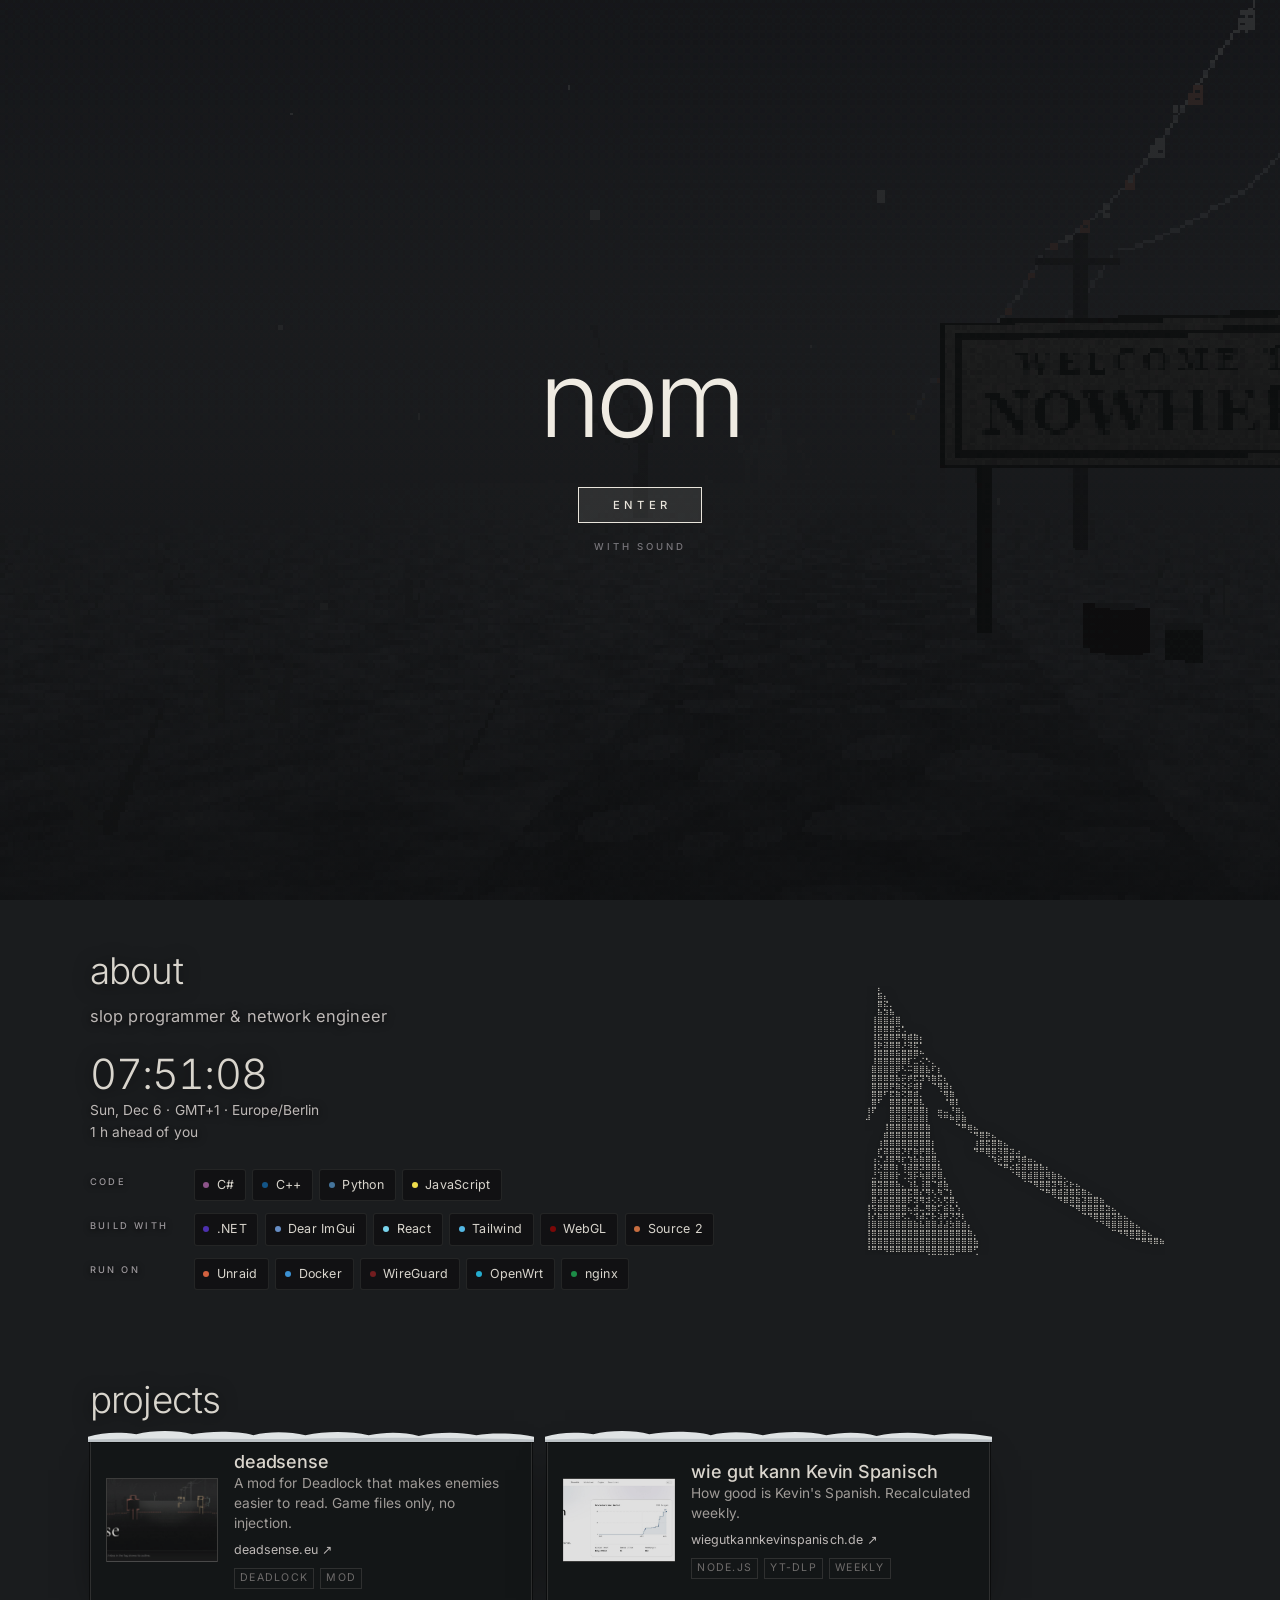
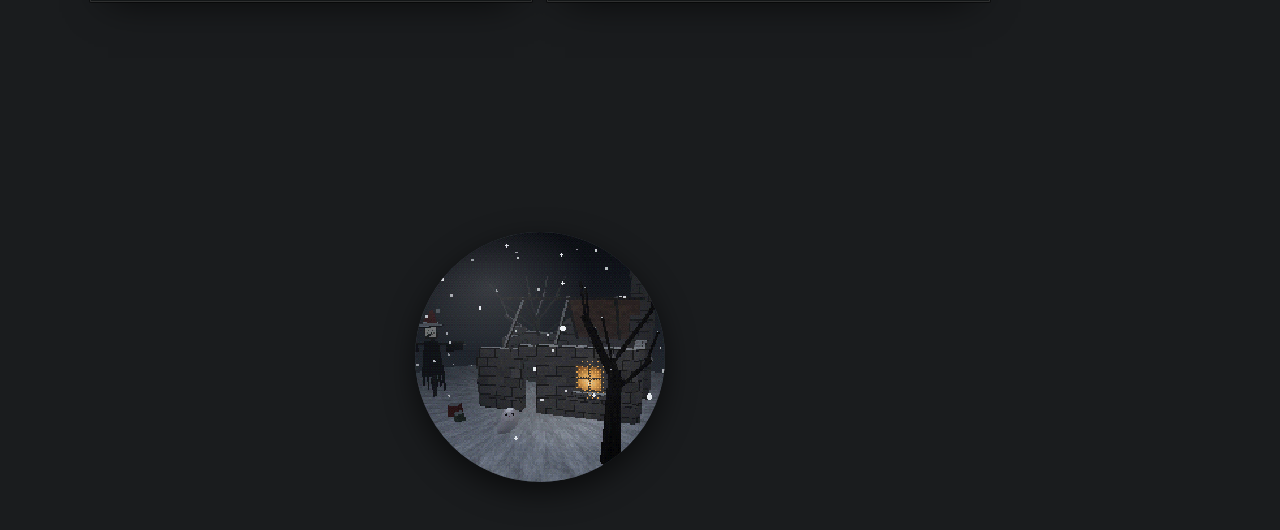
==== commit f881aae4: "link the source" ====
--- a/index.html
+++ b/index.html
@@ -295,6 +295,7 @@
       <li><a class="fg-link" href="#about">About</a></li>
       <li><a class="fg-link" href="#projects">Projects</a></li>
       <li><a class="fg-link" href="https://github.com/nomfpv">GitHub</a></li>
+      <li><a class="fg-link" href="https://github.com/nomfpv/kokskatzen.de">Source</a></li>
       <li><a class="fg-link" href="mailto:nomsec@proton.me">Mail</a></li>
       <li class="dcm" title="Discord"><span>nom787</span><pre aria-hidden="true">⠀⠀⣠⣶⣾⣿⣤⣶⣶⣤⣿⣷⣶⣄⠀⠀
 ⠀⣼⣿⣿⣿⣿⣿⣿⣿⣿⣿⣿⣿⣿⣧⠀
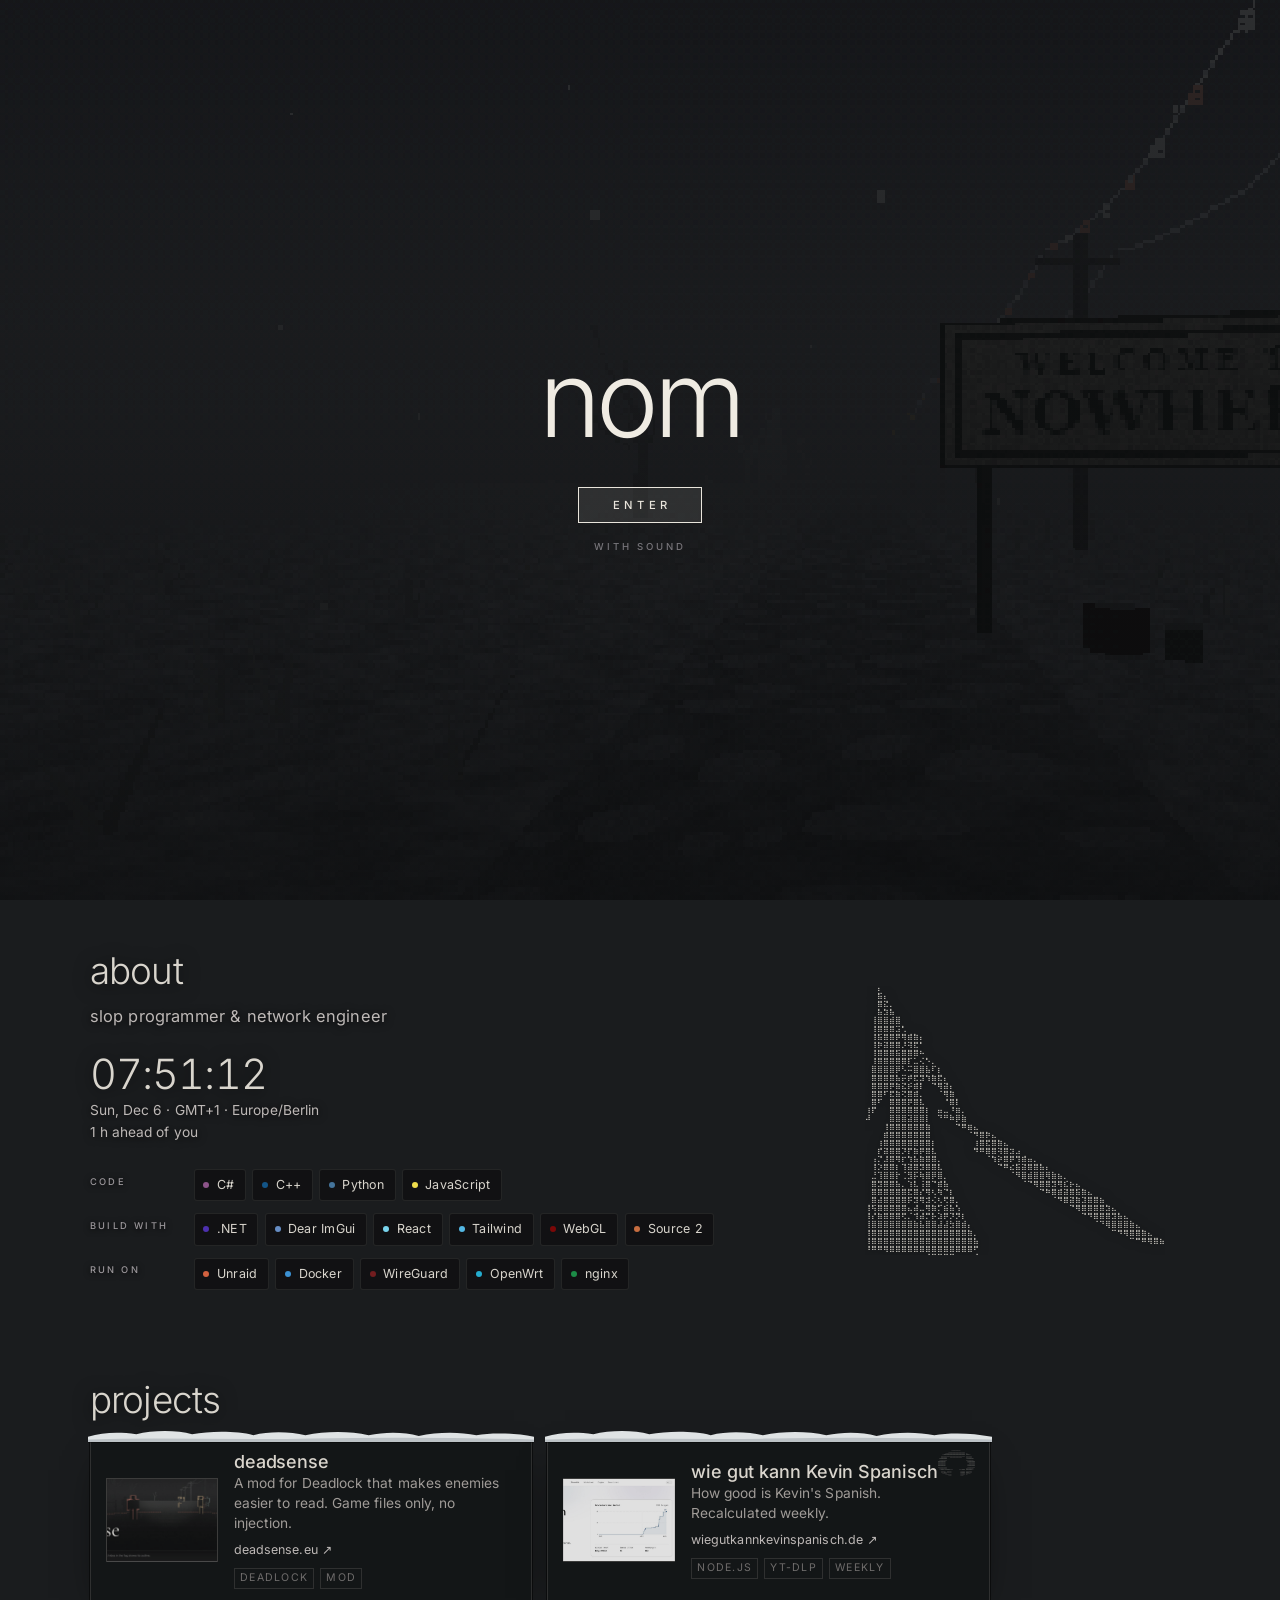
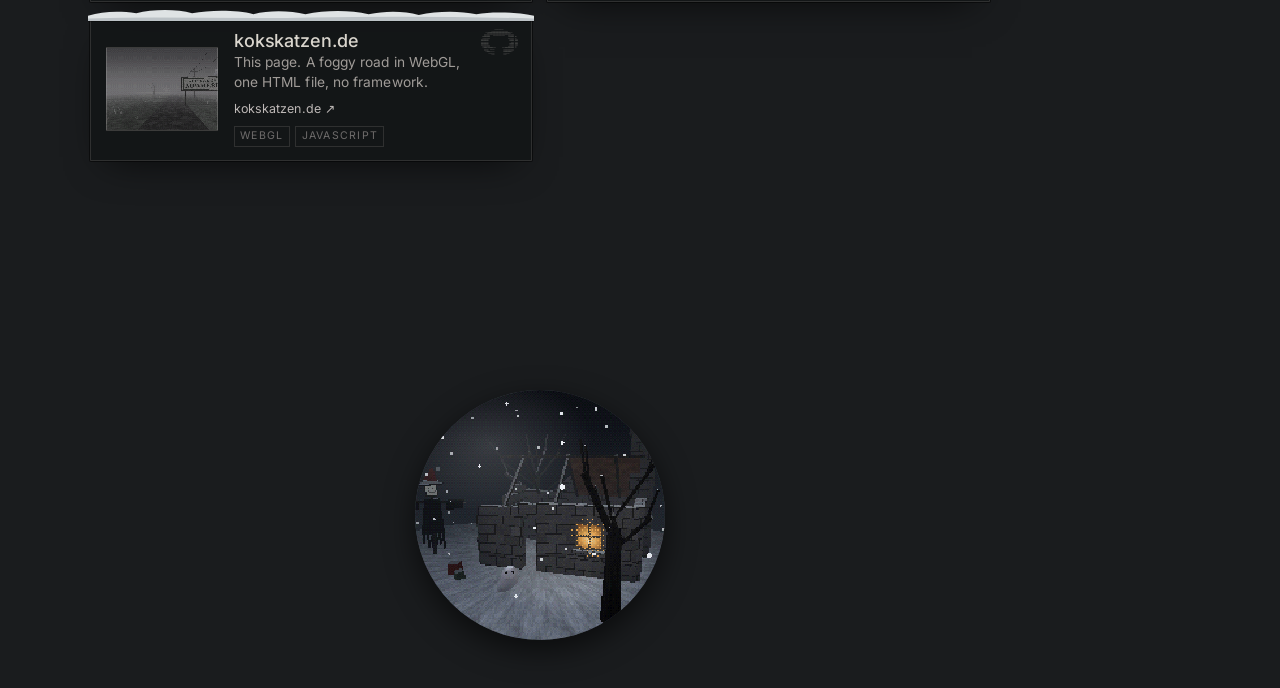
==== commit b684455e: "projects: add this site, github marks" ====
--- a/index.html
+++ b/index.html
@@ -261,6 +261,12 @@
 .inv .fg-item:hover::before{ filter:none; box-shadow:0 0 8px var(--fg-c); }
 #about .col{ width:min(100%,660px); }
 @media (max-width:480px){ .tech{ grid-template-columns:1fr; gap:.35rem; } .tech .tl{ padding-top:0; } }
+/* project cards with a GitHub mark (outside the card link: links cannot nest) */
+.pw{ position:relative; display:grid; }
+.pw.has-gh .proj{ padding-right:2.9rem !important; }
+.gh{ position:absolute; top:.75rem; right:.8rem; z-index:2; padding:2px; color:#d9d5cd; opacity:.45; transition:opacity .18s; text-decoration:none; }
+.gh pre{ margin:0; font:3.6px/1.02 "Cascadia Mono","Segoe UI Symbol",Consolas,monospace; user-select:none; }
+.gh:hover,.gh:focus-visible{ opacity:1; }
 </style>
 </head>
 <body class="fg-root">
@@ -295,7 +301,6 @@
       <li><a class="fg-link" href="#about">About</a></li>
       <li><a class="fg-link" href="#projects">Projects</a></li>
       <li><a class="fg-link" href="https://github.com/nomfpv">GitHub</a></li>
-      <li><a class="fg-link" href="https://github.com/nomfpv/kokskatzen.de">Source</a></li>
       <li><a class="fg-link" href="mailto:nomsec@proton.me">Mail</a></li>
       <li class="dcm" title="Discord"><span>nom787</span><pre aria-hidden="true">⠀⠀⣠⣶⣾⣿⣤⣶⣶⣤⣿⣷⣶⣄⠀⠀
 ⠀⣼⣿⣿⣿⣿⣿⣿⣿⣿⣿⣿⣿⣿⣧⠀
@@ -370,7 +375,8 @@
     <h2 class="emerge">projects</h2>
     <div class="town">
       <div class="places">
-        <a class="fg-card proj emerge" data-place="deadsense" href="https://deadsense.eu">
+        <div class="pw emerge">
+        <a class="fg-card proj" data-place="deadsense" href="https://deadsense.eu">
           <div class="shot" style="background-image:url(img/deadsense.jpg)"></div>
           <div>
             <h3>deadsense</h3>
@@ -379,7 +385,9 @@
             <div class="tags"><span>Deadlock</span><span>Mod</span></div>
           </div>
         </a>
-        <a class="fg-card proj emerge" data-place="spanisch" href="https://wiegutkannkevinspanisch.de">
+        </div>
+        <div class="pw has-gh emerge">
+        <a class="fg-card proj" data-place="spanisch" href="https://wiegutkannkevinspanisch.de">
           <div class="shot" style="background-image:url(img/spanisch.jpg);background-position:85% 40%"></div>
           <div>
             <h3>wie gut kann Kevin Spanisch</h3>
@@ -388,6 +396,32 @@
             <div class="tags"><span>Node.js</span><span>yt-dlp</span><span>Weekly</span></div>
           </div>
         </a>
+        <a class="gh" href="https://github.com/nomfpv/wiegutkannkevinspanish" title="Source on GitHub" aria-label="wie gut kann Kevin Spanisch on GitHub"><pre aria-hidden="true">⠀⠀⣠⣴⣾⣿⣿⣷⣶⣄⠀⠀
+⢀⣾⣿⠛⠿⠿⠿⠿⠛⣿⣷⡀
+⣼⣿⡟⠀⠀⠀⠀⠀⠀⢺⣿⣧
+⣿⣿⡇⠀⠀⠀⠀⠀⠀⢨⣿⣿
+⢻⣿⣷⣀⠀⠀⠀⠀⣀⣼⣿⡟
+⠀⢿⣎⠛⠋⠀⠀⢹⣿⣿⡿⠀
+⠀⠀⠙⠻⠇⠀⠀⠸⠟⠋⠀⠀</pre></a>
+        </div>
+        <div class="pw has-gh emerge">
+        <a class="fg-card proj" data-place="site" href="https://kokskatzen.de">
+          <div class="shot" style="background-image:url(stills/road.png);background-position:72% 45%;image-rendering:pixelated"></div>
+          <div>
+            <h3>kokskatzen.de</h3>
+            <p>This page. A foggy road in WebGL, one HTML file, no framework.</p>
+            <div class="url">kokskatzen.de &nearr;</div>
+            <div class="tags"><span>WebGL</span><span>JavaScript</span></div>
+          </div>
+        </a>
+        <a class="gh" href="https://github.com/nomfpv/kokskatzen.de" title="Source on GitHub" aria-label="kokskatzen.de on GitHub"><pre aria-hidden="true">⠀⠀⣠⣴⣾⣿⣿⣷⣶⣄⠀⠀
+⢀⣾⣿⠛⠿⠿⠿⠿⠛⣿⣷⡀
+⣼⣿⡟⠀⠀⠀⠀⠀⠀⢺⣿⣧
+⣿⣿⡇⠀⠀⠀⠀⠀⠀⢨⣿⣿
+⢻⣿⣷⣀⠀⠀⠀⠀⣀⣼⣿⡟
+⠀⢿⣎⠛⠋⠀⠀⢹⣿⣿⡿⠀
+⠀⠀⠙⠻⠇⠀⠀⠸⠟⠋⠀⠀</pre></a>
+        </div>
       </div>
     </div>
   </div>
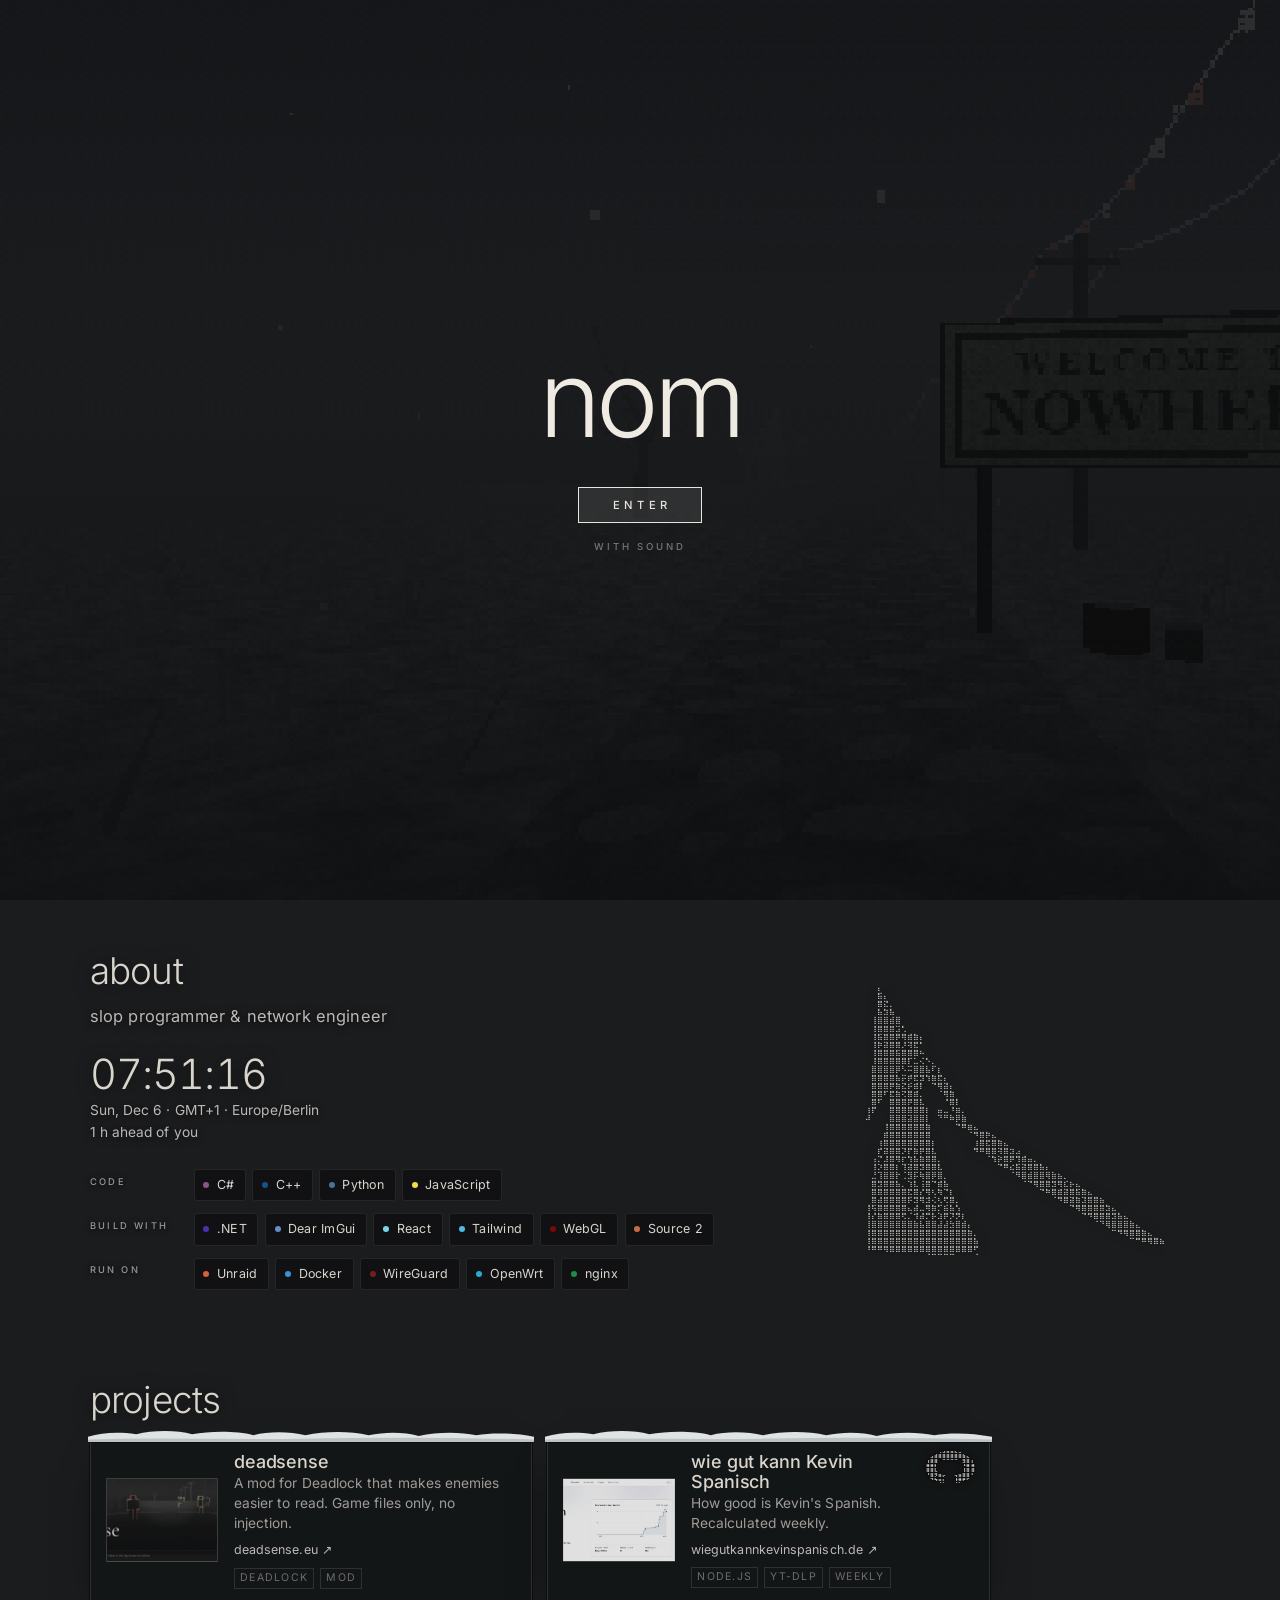
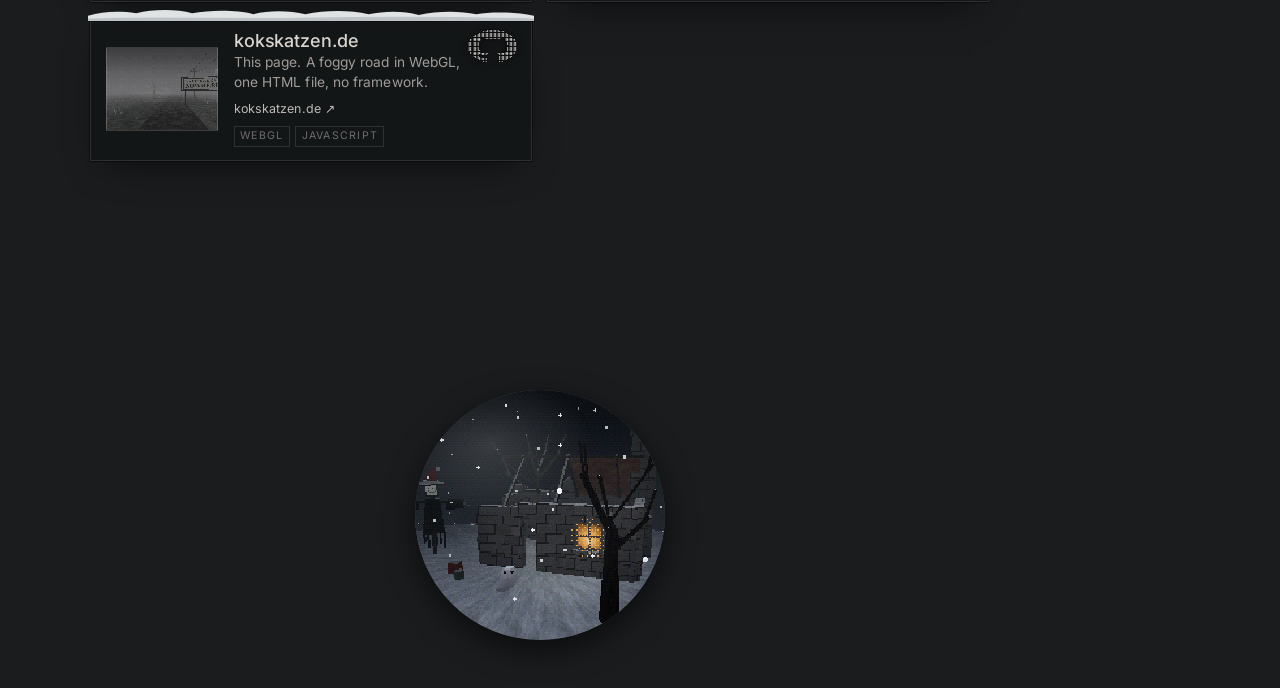
==== commit a4a3dd85: "brighter github marks" ====
--- a/index.html
+++ b/index.html
@@ -263,10 +263,10 @@
 @media (max-width:480px){ .tech{ grid-template-columns:1fr; gap:.35rem; } .tech .tl{ padding-top:0; } }
 /* project cards with a GitHub mark (outside the card link: links cannot nest) */
 .pw{ position:relative; display:grid; }
-.pw.has-gh .proj{ padding-right:2.9rem !important; }
-.gh{ position:absolute; top:.75rem; right:.8rem; z-index:2; padding:2px; color:#d9d5cd; opacity:.45; transition:opacity .18s; text-decoration:none; }
-.gh pre{ margin:0; font:3.6px/1.02 "Cascadia Mono","Segoe UI Symbol",Consolas,monospace; user-select:none; }
-.gh:hover,.gh:focus-visible{ opacity:1; }
+.pw.has-gh .proj{ padding-right:3.3rem !important; }
+.gh{ position:absolute; top:.7rem; right:.75rem; z-index:2; padding:3px; color:#f4f1ea; opacity:.85; transition:opacity .18s, filter .18s; text-decoration:none; filter:drop-shadow(0 0 1px #000) drop-shadow(0 0 4px rgba(0,0,0,.9)); }
+.gh pre{ margin:0; font:4.6px/1.02 "Cascadia Mono","Segoe UI Symbol",Consolas,monospace; font-weight:700; user-select:none; }
+.gh:hover,.gh:focus-visible{ opacity:1; filter:drop-shadow(0 0 1px #000) drop-shadow(0 0 6px rgba(244,241,234,.45)); }
 </style>
 </head>
 <body class="fg-root">
